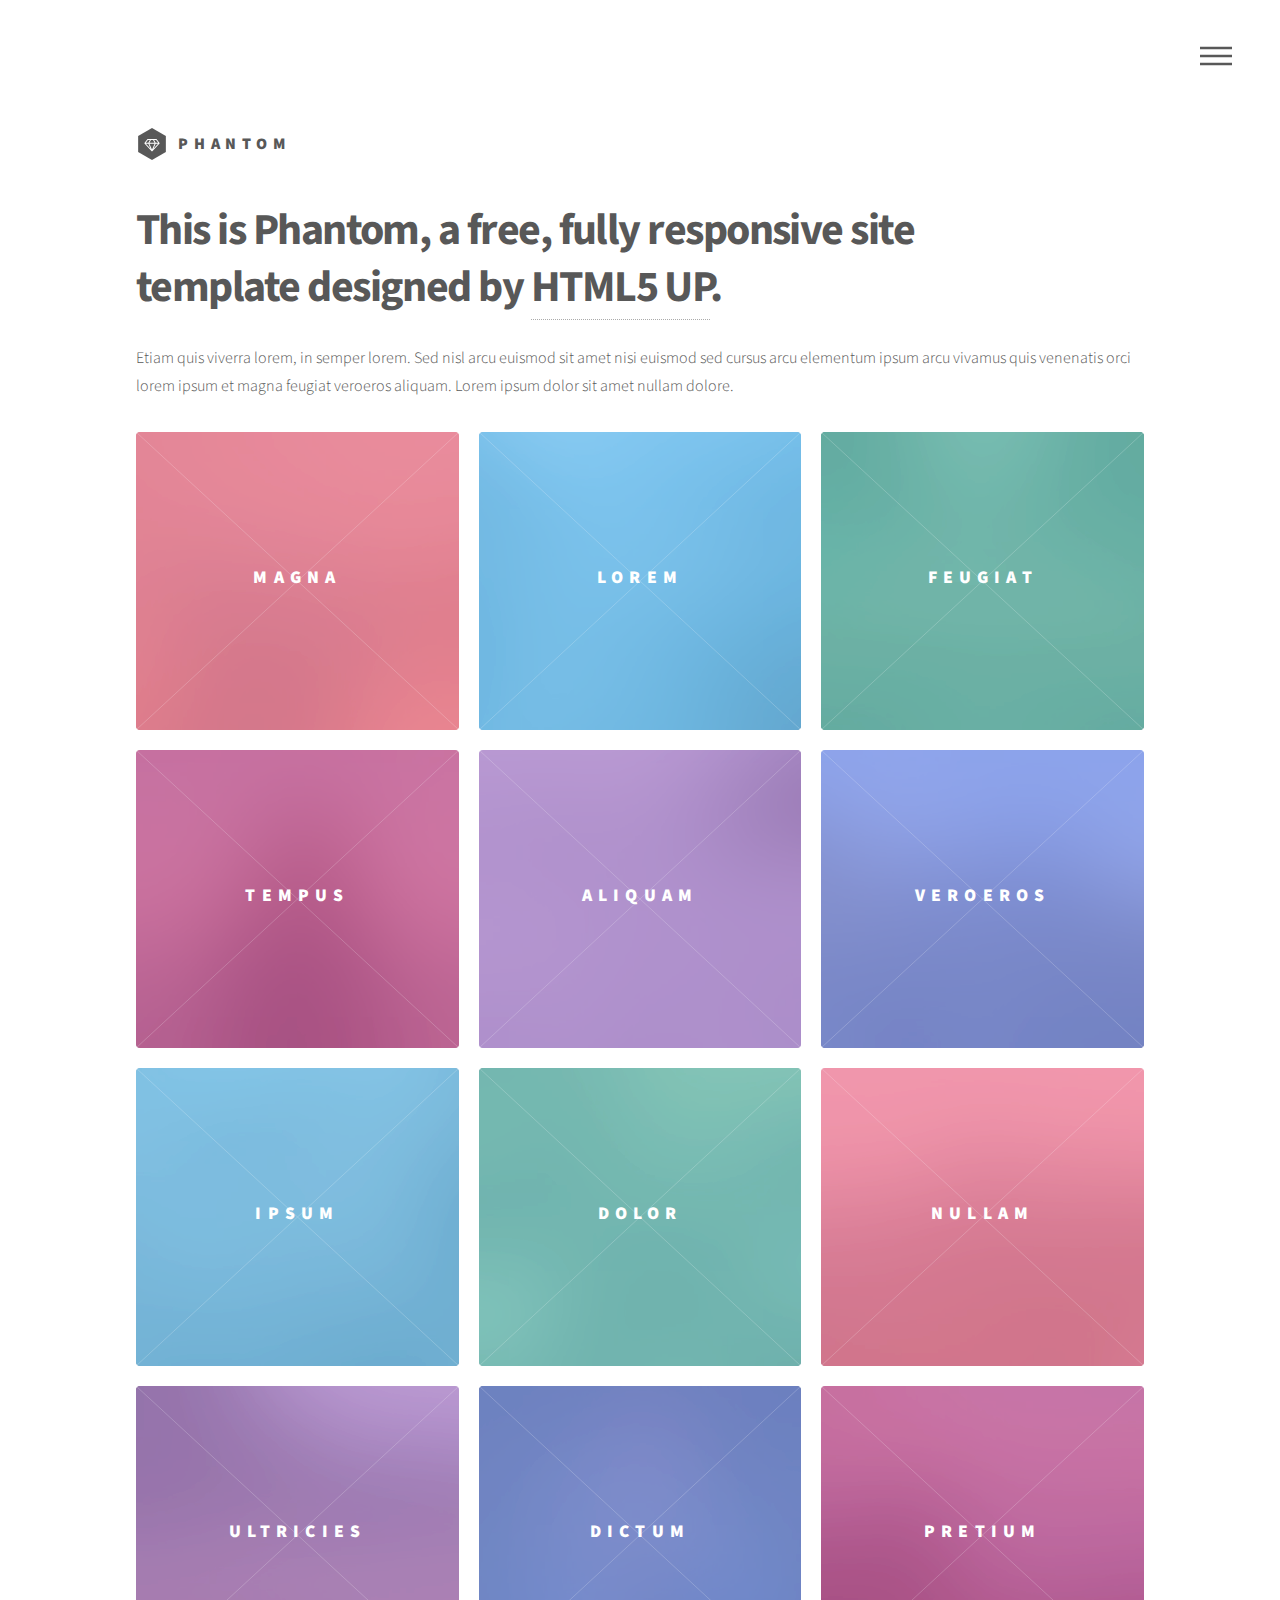
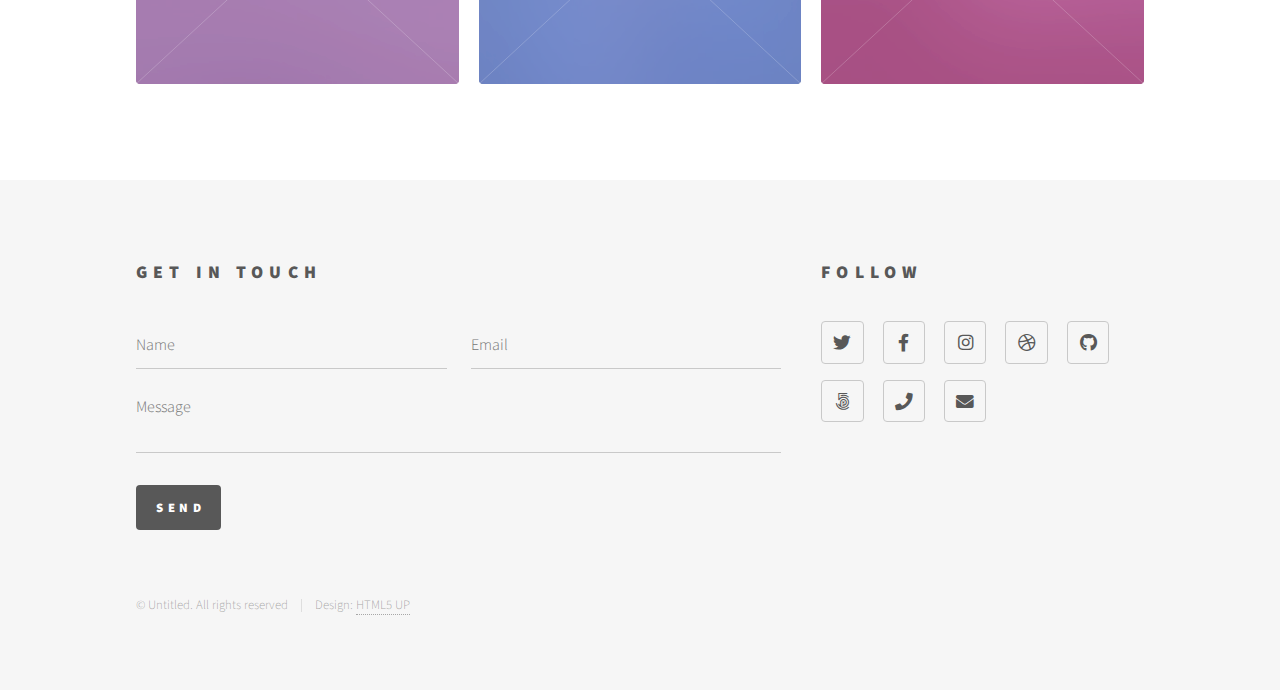
==== index.html @ 29d8a0f3 "first commit" ====
<!DOCTYPE HTML>
<!--
	Phantom by HTML5 UP
	html5up.net | @ajlkn
	Free for personal and commercial use under the CCA 3.0 license (html5up.net/license)
-->
<html>
	<head>
		<title>Phantom by HTML5 UP</title>
		<meta charset="utf-8" />
		<meta name="viewport" content="width=device-width, initial-scale=1, user-scalable=no" />
		<link rel="stylesheet" href="assets/css/main.css" />
		<noscript><link rel="stylesheet" href="assets/css/noscript.css" /></noscript>
	</head>
	<body class="is-preload">
		<!-- Wrapper -->
			<div id="wrapper">

				<!-- Header -->
					<header id="header">
						<div class="inner">

							<!-- Logo -->
								<a href="index.html" class="logo">
									<span class="symbol"><img src="images/logo.svg" alt="" /></span><span class="title">Phantom</span>
								</a>

							<!-- Nav -->
								<nav>
									<ul>
										<li><a href="#menu">Menu</a></li>
									</ul>
								</nav>

						</div>
					</header>

				<!-- Menu -->
					<nav id="menu">
						<h2>Menu</h2>
						<ul>
							<li><a href="index.html">Home</a></li>
							<li><a href="generic.html">Ipsum veroeros</a></li>
							<li><a href="generic.html">Tempus etiam</a></li>
							<li><a href="generic.html">Consequat dolor</a></li>
							<li><a href="elements.html">Elements</a></li>
						</ul>
					</nav>

				<!-- Main -->
					<div id="main">
						<div class="inner">
							<header>
								<h1>This is Phantom, a free, fully responsive site<br />
								template designed by <a href="http://html5up.net">HTML5 UP</a>.</h1>
								<p>Etiam quis viverra lorem, in semper lorem. Sed nisl arcu euismod sit amet nisi euismod sed cursus arcu elementum ipsum arcu vivamus quis venenatis orci lorem ipsum et magna feugiat veroeros aliquam. Lorem ipsum dolor sit amet nullam dolore.</p>
							</header>
							<section class="tiles">
								<article class="style1">
									<span class="image">
										<img src="images/pic01.jpg" alt="" />
									</span>
									<a href="generic.html">
										<h2>Magna</h2>
										<div class="content">
											<p>Sed nisl arcu euismod sit amet nisi lorem etiam dolor veroeros et feugiat.</p>
										</div>
									</a>
								</article>
								<article class="style2">
									<span class="image">
										<img src="images/pic02.jpg" alt="" />
									</span>
									<a href="generic.html">
										<h2>Lorem</h2>
										<div class="content">
											<p>Sed nisl arcu euismod sit amet nisi lorem etiam dolor veroeros et feugiat.</p>
										</div>
									</a>
								</article>
								<article class="style3">
									<span class="image">
										<img src="images/pic03.jpg" alt="" />
									</span>
									<a href="generic.html">
										<h2>Feugiat</h2>
										<div class="content">
											<p>Sed nisl arcu euismod sit amet nisi lorem etiam dolor veroeros et feugiat.</p>
										</div>
									</a>
								</article>
								<article class="style4">
									<span class="image">
										<img src="images/pic04.jpg" alt="" />
									</span>
									<a href="generic.html">
										<h2>Tempus</h2>
										<div class="content">
											<p>Sed nisl arcu euismod sit amet nisi lorem etiam dolor veroeros et feugiat.</p>
										</div>
									</a>
								</article>
								<article class="style5">
									<span class="image">
										<img src="images/pic05.jpg" alt="" />
									</span>
									<a href="generic.html">
										<h2>Aliquam</h2>
										<div class="content">
											<p>Sed nisl arcu euismod sit amet nisi lorem etiam dolor veroeros et feugiat.</p>
										</div>
									</a>
								</article>
								<article class="style6">
									<span class="image">
										<img src="images/pic06.jpg" alt="" />
									</span>
									<a href="generic.html">
										<h2>Veroeros</h2>
										<div class="content">
											<p>Sed nisl arcu euismod sit amet nisi lorem etiam dolor veroeros et feugiat.</p>
										</div>
									</a>
								</article>
								<article class="style2">
									<span class="image">
										<img src="images/pic07.jpg" alt="" />
									</span>
									<a href="generic.html">
										<h2>Ipsum</h2>
										<div class="content">
											<p>Sed nisl arcu euismod sit amet nisi lorem etiam dolor veroeros et feugiat.</p>
										</div>
									</a>
								</article>
								<article class="style3">
									<span class="image">
										<img src="images/pic08.jpg" alt="" />
									</span>
									<a href="generic.html">
										<h2>Dolor</h2>
										<div class="content">
											<p>Sed nisl arcu euismod sit amet nisi lorem etiam dolor veroeros et feugiat.</p>
										</div>
									</a>
								</article>
								<article class="style1">
									<span class="image">
										<img src="images/pic09.jpg" alt="" />
									</span>
									<a href="generic.html">
										<h2>Nullam</h2>
										<div class="content">
											<p>Sed nisl arcu euismod sit amet nisi lorem etiam dolor veroeros et feugiat.</p>
										</div>
									</a>
								</article>
								<article class="style5">
									<span class="image">
										<img src="images/pic10.jpg" alt="" />
									</span>
									<a href="generic.html">
										<h2>Ultricies</h2>
										<div class="content">
											<p>Sed nisl arcu euismod sit amet nisi lorem etiam dolor veroeros et feugiat.</p>
										</div>
									</a>
								</article>
								<article class="style6">
									<span class="image">
										<img src="images/pic11.jpg" alt="" />
									</span>
									<a href="generic.html">
										<h2>Dictum</h2>
										<div class="content">
											<p>Sed nisl arcu euismod sit amet nisi lorem etiam dolor veroeros et feugiat.</p>
										</div>
									</a>
								</article>
								<article class="style4">
									<span class="image">
										<img src="images/pic12.jpg" alt="" />
									</span>
									<a href="generic.html">
										<h2>Pretium</h2>
										<div class="content">
											<p>Sed nisl arcu euismod sit amet nisi lorem etiam dolor veroeros et feugiat.</p>
										</div>
									</a>
								</article>
							</section>
						</div>
					</div>

				<!-- Footer -->
					<footer id="footer">
						<div class="inner">
							<section>
								<h2>Get in touch</h2>
								<form method="post" action="#">
									<div class="fields">
										<div class="field half">
											<input type="text" name="name" id="name" placeholder="Name" />
										</div>
										<div class="field half">
											<input type="email" name="email" id="email" placeholder="Email" />
										</div>
										<div class="field">
											<textarea name="message" id="message" placeholder="Message"></textarea>
										</div>
									</div>
									<ul class="actions">
										<li><input type="submit" value="Send" class="primary" /></li>
									</ul>
								</form>
							</section>
							<section>
								<h2>Follow</h2>
								<ul class="icons">
									<li><a href="#" class="icon brands style2 fa-twitter"><span class="label">Twitter</span></a></li>
									<li><a href="#" class="icon brands style2 fa-facebook-f"><span class="label">Facebook</span></a></li>
									<li><a href="#" class="icon brands style2 fa-instagram"><span class="label">Instagram</span></a></li>
									<li><a href="#" class="icon brands style2 fa-dribbble"><span class="label">Dribbble</span></a></li>
									<li><a href="#" class="icon brands style2 fa-github"><span class="label">GitHub</span></a></li>
									<li><a href="#" class="icon brands style2 fa-500px"><span class="label">500px</span></a></li>
									<li><a href="#" class="icon solid style2 fa-phone"><span class="label">Phone</span></a></li>
									<li><a href="#" class="icon solid style2 fa-envelope"><span class="label">Email</span></a></li>
								</ul>
							</section>
							<ul class="copyright">
								<li>&copy; Untitled. All rights reserved</li><li>Design: <a href="http://html5up.net">HTML5 UP</a></li>
							</ul>
						</div>
					</footer>

			</div>

		<!-- Scripts -->
			<script src="assets/js/jquery.min.js"></script>
			<script src="assets/js/browser.min.js"></script>
			<script src="assets/js/breakpoints.min.js"></script>
			<script src="assets/js/util.js"></script>
			<script src="assets/js/main.js"></script>

	</body>
</html>
---- assets/css/main.css ----
@import url(fontawesome-all.min.css);
@import url("https://fonts.googleapis.com/css?family=Source+Sans+Pro:300,700,900");

/*
	Phantom by HTML5 UP
	html5up.net | @ajlkn
	Free for personal and commercial use under the CCA 3.0 license (html5up.net/license)
*/

html, body, div, span, applet, object,
iframe, h1, h2, h3, h4, h5, h6, p, blockquote,
pre, a, abbr, acronym, address, big, cite,
code, del, dfn, em, img, ins, kbd, q, s, samp,
small, strike, strong, sub, sup, tt, var, b,
u, i, center, dl, dt, dd, ol, ul, li, fieldset,
form, label, legend, table, caption, tbody,
tfoot, thead, tr, th, td, article, aside,
canvas, details, embed, figure, figcaption,
footer, header, hgroup, menu, nav, output, ruby,
section, summary, time, mark, audio, video {
	margin: 0;
	padding: 0;
	border: 0;
	font-size: 100%;
	font: inherit;
	vertical-align: baseline;}

article, aside, details, figcaption, figure,
footer, header, hgroup, menu, nav, section {
	display: block;}

body {
	line-height: 1;
}

ol, ul {
	list-style: none;
}

blockquote, q {
	quotes: none;
}

	blockquote:before, blockquote:after, q:before, q:after {
		content: '';
		content: none;
	}

table {
	border-collapse: collapse;
	border-spacing: 0;
}

body {
	-webkit-text-size-adjust: none;
}

mark {
	background-color: transparent;
	color: inherit;
}

input::-moz-focus-inner {
	border: 0;
	padding: 0;
}

input, select, textarea {
	-moz-appearance: none;
	-webkit-appearance: none;
	-ms-appearance: none;
	appearance: none;
}

/* Basic */

	@-ms-viewport {
		width: device-width;
	}

	body {
		-ms-overflow-style: scrollbar;
	}

	@media screen and (max-width: 480px) {

		html, body {
			min-width: 320px;
		}

	}

	html {
		box-sizing: border-box;
	}

	*, *:before, *:after {
		box-sizing: inherit;
	}

	body {
		background: #ffffff;
	}

		body.is-preload *, body.is-preload *:before, body.is-preload *:after {
			-moz-animation: none !important;
			-webkit-animation: none !important;
			-ms-animation: none !important;
			animation: none !important;
			-moz-transition: none !important;
			-webkit-transition: none !important;
			-ms-transition: none !important;
			transition: none !important;
		}

/* Type */

	body, input, select, textarea {
		color: #585858;
		font-family: "Source Sans Pro", Helvetica, sans-serif;
		font-size: 16pt;
		font-weight: 300;
		line-height: 1.75;
	}

		@media screen and (max-width: 1680px) {

			body, input, select, textarea {
				font-size: 14pt;
			}

		}

		@media screen and (max-width: 1280px) {

			body, input, select, textarea {
				font-size: 12pt;
			}

		}

	a {
		-moz-transition: border-bottom-color 0.2s ease, color 0.2s ease;
		-webkit-transition: border-bottom-color 0.2s ease, color 0.2s ease;
		-ms-transition: border-bottom-color 0.2s ease, color 0.2s ease;
		transition: border-bottom-color 0.2s ease, color 0.2s ease;
		text-decoration: none;
		color: #585858;
		border-bottom: dotted 1px rgba(88, 88, 88, 0.5);
	}

		a:hover {
			border-bottom-color: transparent;
			color: #f2849e !important;
		}

	strong, b {
		font-weight: 900;
	}

	em, i {
		font-style: italic;
	}

	p {
		margin: 0 0 2em 0;
	}

	h1 {
		font-size: 2.75em;
		font-weight: 700;
		line-height: 1.3;
		margin: 0 0 1em 0;
		letter-spacing: -0.035em;
	}

		h1 a {
			color: inherit;
		}

		@media screen and (max-width: 736px) {

			h1 {
				font-size: 2em;
				margin: 0 0 1em 0;
			}

		}

		@media screen and (max-width: 360px) {

			h1 {
				font-size: 1.75em;
			}

		}

	h2, h3, h4, h5, h6 {
		font-weight: 900;
		line-height: 1.5;
		margin: 0 0 2em 0;
		text-transform: uppercase;
		letter-spacing: 0.35em;
	}

		h2 a, h3 a, h4 a, h5 a, h6 a {
			color: inherit;
		}

	h2 {
		font-size: 1.1em;
	}

	h3 {
		font-size: 1em;
	}

	h4 {
		font-size: 0.8em;
	}

	h5 {
		font-size: 0.8em;
	}

	h6 {
		font-size: 0.8em;
	}

	@media screen and (max-width: 980px) {

		h1 br, h2 br, h3 br, h4 br, h5 br, h6 br {
			display: none;
		}

	}

	@media screen and (max-width: 736px) {

		h2 {
			font-size: 1em;
		}

		h3 {
			font-size: 0.8em;
		}

	}

	sub {
		font-size: 0.8em;
		position: relative;
		top: 0.5em;
	}

	sup {
		font-size: 0.8em;
		position: relative;
		top: -0.5em;
	}

	blockquote {
		border-left: solid 4px #c9c9c9;
		font-style: italic;
		margin: 0 0 2em 0;
		padding: 0.5em 0 0.5em 2em;
	}

	code {
		background: rgba(144, 144, 144, 0.075);
		border-radius: 4px;
		border: solid 1px #c9c9c9;
		font-family: "Courier New", monospace;
		font-size: 0.9em;
		margin: 0 0.25em;
		padding: 0.25em 0.65em;
	}

	pre {
		-webkit-overflow-scrolling: touch;
		font-family: "Courier New", monospace;
		font-size: 0.9em;
		margin: 0 0 2em 0;
	}

		pre code {
			display: block;
			line-height: 1.75;
			padding: 1em 1.5em;
			overflow-x: auto;
		}

	hr {
		border: 0;
		border-bottom: solid 1px #c9c9c9;
		margin: 2em 0;
	}

		hr.major {
			margin: 3em 0;
		}

	.align-left {
		text-align: left;
	}

	.align-center {
		text-align: center;
	}

	.align-right {
		text-align: right;
	}

/* Row */

	.row {
		display: flex;
		flex-wrap: wrap;
		box-sizing: border-box;
		align-items: stretch;
	}

		.row > * {
			box-sizing: border-box;
		}

		.row.gtr-uniform > * > :last-child {
			margin-bottom: 0;
		}

		.row.aln-left {
			justify-content: flex-start;
		}

		.row.aln-center {
			justify-content: center;
		}

		.row.aln-right {
			justify-content: flex-end;
		}

		.row.aln-top {
			align-items: flex-start;
		}

		.row.aln-middle {
			align-items: center;
		}

		.row.aln-bottom {
			align-items: flex-end;
		}

		.row > .imp {
			order: -1;
		}

		.row > .col-1 {
			width: 8.33333%;
		}

		.row > .off-1 {
			margin-left: 8.33333%;
		}

		.row > .col-2 {
			width: 16.66667%;
		}

		.row > .off-2 {
			margin-left: 16.66667%;
		}

		.row > .col-3 {
			width: 25%;
		}

		.row > .off-3 {
			margin-left: 25%;
		}

		.row > .col-4 {
			width: 33.33333%;
		}

		.row > .off-4 {
			margin-left: 33.33333%;
		}

		.row > .col-5 {
			width: 41.66667%;
		}

		.row > .off-5 {
			margin-left: 41.66667%;
		}

		.row > .col-6 {
			width: 50%;
		}

		.row > .off-6 {
			margin-left: 50%;
		}

		.row > .col-7 {
			width: 58.33333%;
		}

		.row > .off-7 {
			margin-left: 58.33333%;
		}

		.row > .col-8 {
			width: 66.66667%;
		}

		.row > .off-8 {
			margin-left: 66.66667%;
		}

		.row > .col-9 {
			width: 75%;
		}

		.row > .off-9 {
			margin-left: 75%;
		}

		.row > .col-10 {
			width: 83.33333%;
		}

		.row > .off-10 {
			margin-left: 83.33333%;
		}

		.row > .col-11 {
			width: 91.66667%;
		}

		.row > .off-11 {
			margin-left: 91.66667%;
		}

		.row > .col-12 {
			width: 100%;
		}

		.row > .off-12 {
			margin-left: 100%;
		}

		.row.gtr-0 {
			margin-top: 0;
			margin-left: 0em;
		}

			.row.gtr-0 > * {
				padding: 0 0 0 0em;
			}

			.row.gtr-0.gtr-uniform {
				margin-top: 0em;
			}

				.row.gtr-0.gtr-uniform > * {
					padding-top: 0em;
				}

		.row.gtr-25 {
			margin-top: 0;
			margin-left: -0.5em;
		}

			.row.gtr-25 > * {
				padding: 0 0 0 0.5em;
			}

			.row.gtr-25.gtr-uniform {
				margin-top: -0.5em;
			}

				.row.gtr-25.gtr-uniform > * {
					padding-top: 0.5em;
				}

		.row.gtr-50 {
			margin-top: 0;
			margin-left: -1em;
		}

			.row.gtr-50 > * {
				padding: 0 0 0 1em;
			}

			.row.gtr-50.gtr-uniform {
				margin-top: -1em;
			}

				.row.gtr-50.gtr-uniform > * {
					padding-top: 1em;
				}

		.row {
			margin-top: 0;
			margin-left: -2em;
		}

			.row > * {
				padding: 0 0 0 2em;
			}

			.row.gtr-uniform {
				margin-top: -2em;
			}

				.row.gtr-uniform > * {
					padding-top: 2em;
				}

		.row.gtr-150 {
			margin-top: 0;
			margin-left: -3em;
		}

			.row.gtr-150 > * {
				padding: 0 0 0 3em;
			}

			.row.gtr-150.gtr-uniform {
				margin-top: -3em;
			}

				.row.gtr-150.gtr-uniform > * {
					padding-top: 3em;
				}

		.row.gtr-200 {
			margin-top: 0;
			margin-left: -4em;
		}

			.row.gtr-200 > * {
				padding: 0 0 0 4em;
			}

			.row.gtr-200.gtr-uniform {
				margin-top: -4em;
			}

				.row.gtr-200.gtr-uniform > * {
					padding-top: 4em;
				}

		@media screen and (max-width: 1680px) {

			.row {
				display: flex;
				flex-wrap: wrap;
				box-sizing: border-box;
				align-items: stretch;
			}

				.row > * {
					box-sizing: border-box;
				}

				.row.gtr-uniform > * > :last-child {
					margin-bottom: 0;
				}

				.row.aln-left {
					justify-content: flex-start;
				}

				.row.aln-center {
					justify-content: center;
				}

				.row.aln-right {
					justify-content: flex-end;
				}

				.row.aln-top {
					align-items: flex-start;
				}

				.row.aln-middle {
					align-items: center;
				}

				.row.aln-bottom {
					align-items: flex-end;
				}

				.row > .imp-xlarge {
					order: -1;
				}

				.row > .col-1-xlarge {
					width: 8.33333%;
				}

				.row > .off-1-xlarge {
					margin-left: 8.33333%;
				}

				.row > .col-2-xlarge {
					width: 16.66667%;
				}

				.row > .off-2-xlarge {
					margin-left: 16.66667%;
				}

				.row > .col-3-xlarge {
					width: 25%;
				}

				.row > .off-3-xlarge {
					margin-left: 25%;
				}

				.row > .col-4-xlarge {
					width: 33.33333%;
				}

				.row > .off-4-xlarge {
					margin-left: 33.33333%;
				}

				.row > .col-5-xlarge {
					width: 41.66667%;
				}

				.row > .off-5-xlarge {
					margin-left: 41.66667%;
				}

				.row > .col-6-xlarge {
					width: 50%;
				}

				.row > .off-6-xlarge {
					margin-left: 50%;
				}

				.row > .col-7-xlarge {
					width: 58.33333%;
				}

				.row > .off-7-xlarge {
					margin-left: 58.33333%;
				}

				.row > .col-8-xlarge {
					width: 66.66667%;
				}

				.row > .off-8-xlarge {
					margin-left: 66.66667%;
				}

				.row > .col-9-xlarge {
					width: 75%;
				}

				.row > .off-9-xlarge {
					margin-left: 75%;
				}

				.row > .col-10-xlarge {
					width: 83.33333%;
				}

				.row > .off-10-xlarge {
					margin-left: 83.33333%;
				}

				.row > .col-11-xlarge {
					width: 91.66667%;
				}

				.row > .off-11-xlarge {
					margin-left: 91.66667%;
				}

				.row > .col-12-xlarge {
					width: 100%;
				}

				.row > .off-12-xlarge {
					margin-left: 100%;
				}

				.row.gtr-0 {
					margin-top: 0;
					margin-left: 0em;
				}

					.row.gtr-0 > * {
						padding: 0 0 0 0em;
					}

					.row.gtr-0.gtr-uniform {
						margin-top: 0em;
					}

						.row.gtr-0.gtr-uniform > * {
							padding-top: 0em;
						}

				.row.gtr-25 {
					margin-top: 0;
					margin-left: -0.5em;
				}

					.row.gtr-25 > * {
						padding: 0 0 0 0.5em;
					}

					.row.gtr-25.gtr-uniform {
						margin-top: -0.5em;
					}

						.row.gtr-25.gtr-uniform > * {
							padding-top: 0.5em;
						}

				.row.gtr-50 {
					margin-top: 0;
					margin-left: -1em;
				}

					.row.gtr-50 > * {
						padding: 0 0 0 1em;
					}

					.row.gtr-50.gtr-uniform {
						margin-top: -1em;
					}

						.row.gtr-50.gtr-uniform > * {
							padding-top: 1em;
						}

				.row {
					margin-top: 0;
					margin-left: -2em;
				}

					.row > * {
						padding: 0 0 0 2em;
					}

					.row.gtr-uniform {
						margin-top: -2em;
					}

						.row.gtr-uniform > * {
							padding-top: 2em;
						}

				.row.gtr-150 {
					margin-top: 0;
					margin-left: -3em;
				}

					.row.gtr-150 > * {
						padding: 0 0 0 3em;
					}

					.row.gtr-150.gtr-uniform {
						margin-top: -3em;
					}

						.row.gtr-150.gtr-uniform > * {
							padding-top: 3em;
						}

				.row.gtr-200 {
					margin-top: 0;
					margin-left: -4em;
				}

					.row.gtr-200 > * {
						padding: 0 0 0 4em;
					}

					.row.gtr-200.gtr-uniform {
						margin-top: -4em;
					}

						.row.gtr-200.gtr-uniform > * {
							padding-top: 4em;
						}

		}

		@media screen and (max-width: 1280px) {

			.row {
				display: flex;
				flex-wrap: wrap;
				box-sizing: border-box;
				align-items: stretch;
			}

				.row > * {
					box-sizing: border-box;
				}

				.row.gtr-uniform > * > :last-child {
					margin-bottom: 0;
				}

				.row.aln-left {
					justify-content: flex-start;
				}

				.row.aln-center {
					justify-content: center;
				}

				.row.aln-right {
					justify-content: flex-end;
				}

				.row.aln-top {
					align-items: flex-start;
				}

				.row.aln-middle {
					align-items: center;
				}

				.row.aln-bottom {
					align-items: flex-end;
				}

				.row > .imp-large {
					order: -1;
				}

				.row > .col-1-large {
					width: 8.33333%;
				}

				.row > .off-1-large {
					margin-left: 8.33333%;
				}

				.row > .col-2-large {
					width: 16.66667%;
				}

				.row > .off-2-large {
					margin-left: 16.66667%;
				}

				.row > .col-3-large {
					width: 25%;
				}

				.row > .off-3-large {
					margin-left: 25%;
				}

				.row > .col-4-large {
					width: 33.33333%;
				}

				.row > .off-4-large {
					margin-left: 33.33333%;
				}

				.row > .col-5-large {
					width: 41.66667%;
				}

				.row > .off-5-large {
					margin-left: 41.66667%;
				}

				.row > .col-6-large {
					width: 50%;
				}

				.row > .off-6-large {
					margin-left: 50%;
				}

				.row > .col-7-large {
					width: 58.33333%;
				}

				.row > .off-7-large {
					margin-left: 58.33333%;
				}

				.row > .col-8-large {
					width: 66.66667%;
				}

				.row > .off-8-large {
					margin-left: 66.66667%;
				}

				.row > .col-9-large {
					width: 75%;
				}

				.row > .off-9-large {
					margin-left: 75%;
				}

				.row > .col-10-large {
					width: 83.33333%;
				}

				.row > .off-10-large {
					margin-left: 83.33333%;
				}

				.row > .col-11-large {
					width: 91.66667%;
				}

				.row > .off-11-large {
					margin-left: 91.66667%;
				}

				.row > .col-12-large {
					width: 100%;
				}

				.row > .off-12-large {
					margin-left: 100%;
				}

				.row.gtr-0 {
					margin-top: 0;
					margin-left: 0em;
				}

					.row.gtr-0 > * {
						padding: 0 0 0 0em;
					}

					.row.gtr-0.gtr-uniform {
						margin-top: 0em;
					}

						.row.gtr-0.gtr-uniform > * {
							padding-top: 0em;
						}

				.row.gtr-25 {
					margin-top: 0;
					margin-left: -0.5em;
				}

					.row.gtr-25 > * {
						padding: 0 0 0 0.5em;
					}

					.row.gtr-25.gtr-uniform {
						margin-top: -0.5em;
					}

						.row.gtr-25.gtr-uniform > * {
							padding-top: 0.5em;
						}

				.row.gtr-50 {
					margin-top: 0;
					margin-left: -1em;
				}

					.row.gtr-50 > * {
						padding: 0 0 0 1em;
					}

					.row.gtr-50.gtr-uniform {
						margin-top: -1em;
					}

						.row.gtr-50.gtr-uniform > * {
							padding-top: 1em;
						}

				.row {
					margin-top: 0;
					margin-left: -2em;
				}

					.row > * {
						padding: 0 0 0 2em;
					}

					.row.gtr-uniform {
						margin-top: -2em;
					}

						.row.gtr-uniform > * {
							padding-top: 2em;
						}

				.row.gtr-150 {
					margin-top: 0;
					margin-left: -3em;
				}

					.row.gtr-150 > * {
						padding: 0 0 0 3em;
					}

					.row.gtr-150.gtr-uniform {
						margin-top: -3em;
					}

						.row.gtr-150.gtr-uniform > * {
							padding-top: 3em;
						}

				.row.gtr-200 {
					margin-top: 0;
					margin-left: -4em;
				}

					.row.gtr-200 > * {
						padding: 0 0 0 4em;
					}

					.row.gtr-200.gtr-uniform {
						margin-top: -4em;
					}

						.row.gtr-200.gtr-uniform > * {
							padding-top: 4em;
						}

		}

		@media screen and (max-width: 980px) {

			.row {
				display: flex;
				flex-wrap: wrap;
				box-sizing: border-box;
				align-items: stretch;
			}

				.row > * {
					box-sizing: border-box;
				}

				.row.gtr-uniform > * > :last-child {
					margin-bottom: 0;
				}

				.row.aln-left {
					justify-content: flex-start;
				}

				.row.aln-center {
					justify-content: center;
				}

				.row.aln-right {
					justify-content: flex-end;
				}

				.row.aln-top {
					align-items: flex-start;
				}

				.row.aln-middle {
					align-items: center;
				}

				.row.aln-bottom {
					align-items: flex-end;
				}

				.row > .imp-medium {
					order: -1;
				}

				.row > .col-1-medium {
					width: 8.33333%;
				}

				.row > .off-1-medium {
					margin-left: 8.33333%;
				}

				.row > .col-2-medium {
					width: 16.66667%;
				}

				.row > .off-2-medium {
					margin-left: 16.66667%;
				}

				.row > .col-3-medium {
					width: 25%;
				}

				.row > .off-3-medium {
					margin-left: 25%;
				}

				.row > .col-4-medium {
					width: 33.33333%;
				}

				.row > .off-4-medium {
					margin-left: 33.33333%;
				}

				.row > .col-5-medium {
					width: 41.66667%;
				}

				.row > .off-5-medium {
					margin-left: 41.66667%;
				}

				.row > .col-6-medium {
					width: 50%;
				}

				.row > .off-6-medium {
					margin-left: 50%;
				}

				.row > .col-7-medium {
					width: 58.33333%;
				}

				.row > .off-7-medium {
					margin-left: 58.33333%;
				}

				.row > .col-8-medium {
					width: 66.66667%;
				}

				.row > .off-8-medium {
					margin-left: 66.66667%;
				}

				.row > .col-9-medium {
					width: 75%;
				}

				.row > .off-9-medium {
					margin-left: 75%;
				}

				.row > .col-10-medium {
					width: 83.33333%;
				}

				.row > .off-10-medium {
					margin-left: 83.33333%;
				}

				.row > .col-11-medium {
					width: 91.66667%;
				}

				.row > .off-11-medium {
					margin-left: 91.66667%;
				}

				.row > .col-12-medium {
					width: 100%;
				}

				.row > .off-12-medium {
					margin-left: 100%;
				}

				.row.gtr-0 {
					margin-top: 0;
					margin-left: 0em;
				}

					.row.gtr-0 > * {
						padding: 0 0 0 0em;
					}

					.row.gtr-0.gtr-uniform {
						margin-top: 0em;
					}

						.row.gtr-0.gtr-uniform > * {
							padding-top: 0em;
						}

				.row.gtr-25 {
					margin-top: 0;
					margin-left: -0.375em;
				}

					.row.gtr-25 > * {
						padding: 0 0 0 0.375em;
					}

					.row.gtr-25.gtr-uniform {
						margin-top: -0.375em;
					}

						.row.gtr-25.gtr-uniform > * {
							padding-top: 0.375em;
						}

				.row.gtr-50 {
					margin-top: 0;
					margin-left: -0.75em;
				}

					.row.gtr-50 > * {
						padding: 0 0 0 0.75em;
					}

					.row.gtr-50.gtr-uniform {
						margin-top: -0.75em;
					}

						.row.gtr-50.gtr-uniform > * {
							padding-top: 0.75em;
						}

				.row {
					margin-top: 0;
					margin-left: -1.5em;
				}

					.row > * {
						padding: 0 0 0 1.5em;
					}

					.row.gtr-uniform {
						margin-top: -1.5em;
					}

						.row.gtr-uniform > * {
							padding-top: 1.5em;
						}

				.row.gtr-150 {
					margin-top: 0;
					margin-left: -2.25em;
				}

					.row.gtr-150 > * {
						padding: 0 0 0 2.25em;
					}

					.row.gtr-150.gtr-uniform {
						margin-top: -2.25em;
					}

						.row.gtr-150.gtr-uniform > * {
							padding-top: 2.25em;
						}

				.row.gtr-200 {
					margin-top: 0;
					margin-left: -3em;
				}

					.row.gtr-200 > * {
						padding: 0 0 0 3em;
					}

					.row.gtr-200.gtr-uniform {
						margin-top: -3em;
					}

						.row.gtr-200.gtr-uniform > * {
							padding-top: 3em;
						}

		}

		@media screen and (max-width: 736px) {

			.row {
				display: flex;
				flex-wrap: wrap;
				box-sizing: border-box;
				align-items: stretch;
			}

				.row > * {
					box-sizing: border-box;
				}

				.row.gtr-uniform > * > :last-child {
					margin-bottom: 0;
				}

				.row.aln-left {
					justify-content: flex-start;
				}

				.row.aln-center {
					justify-content: center;
				}

				.row.aln-right {
					justify-content: flex-end;
				}

				.row.aln-top {
					align-items: flex-start;
				}

				.row.aln-middle {
					align-items: center;
				}

				.row.aln-bottom {
					align-items: flex-end;
				}

				.row > .imp-small {
					order: -1;
				}

				.row > .col-1-small {
					width: 8.33333%;
				}

				.row > .off-1-small {
					margin-left: 8.33333%;
				}

				.row > .col-2-small {
					width: 16.66667%;
				}

				.row > .off-2-small {
					margin-left: 16.66667%;
				}

				.row > .col-3-small {
					width: 25%;
				}

				.row > .off-3-small {
					margin-left: 25%;
				}

				.row > .col-4-small {
					width: 33.33333%;
				}

				.row > .off-4-small {
					margin-left: 33.33333%;
				}

				.row > .col-5-small {
					width: 41.66667%;
				}

				.row > .off-5-small {
					margin-left: 41.66667%;
				}

				.row > .col-6-small {
					width: 50%;
				}

				.row > .off-6-small {
					margin-left: 50%;
				}

				.row > .col-7-small {
					width: 58.33333%;
				}

				.row > .off-7-small {
					margin-left: 58.33333%;
				}

				.row > .col-8-small {
					width: 66.66667%;
				}

				.row > .off-8-small {
					margin-left: 66.66667%;
				}

				.row > .col-9-small {
					width: 75%;
				}

				.row > .off-9-small {
					margin-left: 75%;
				}

				.row > .col-10-small {
					width: 83.33333%;
				}

				.row > .off-10-small {
					margin-left: 83.33333%;
				}

				.row > .col-11-small {
					width: 91.66667%;
				}

				.row > .off-11-small {
					margin-left: 91.66667%;
				}

				.row > .col-12-small {
					width: 100%;
				}

				.row > .off-12-small {
					margin-left: 100%;
				}

				.row.gtr-0 {
					margin-top: 0;
					margin-left: 0em;
				}

					.row.gtr-0 > * {
						padding: 0 0 0 0em;
					}

					.row.gtr-0.gtr-uniform {
						margin-top: 0em;
					}

						.row.gtr-0.gtr-uniform > * {
							padding-top: 0em;
						}

				.row.gtr-25 {
					margin-top: 0;
					margin-left: -0.25em;
				}

					.row.gtr-25 > * {
						padding: 0 0 0 0.25em;
					}

					.row.gtr-25.gtr-uniform {
						margin-top: -0.25em;
					}

						.row.gtr-25.gtr-uniform > * {
							padding-top: 0.25em;
						}

				.row.gtr-50 {
					margin-top: 0;
					margin-left: -0.5em;
				}

					.row.gtr-50 > * {
						padding: 0 0 0 0.5em;
					}

					.row.gtr-50.gtr-uniform {
						margin-top: -0.5em;
					}

						.row.gtr-50.gtr-uniform > * {
							padding-top: 0.5em;
						}

				.row {
					margin-top: 0;
					margin-left: -1em;
				}

					.row > * {
						padding: 0 0 0 1em;
					}

					.row.gtr-uniform {
						margin-top: -1em;
					}

						.row.gtr-uniform > * {
							padding-top: 1em;
						}

				.row.gtr-150 {
					margin-top: 0;
					margin-left: -1.5em;
				}

					.row.gtr-150 > * {
						padding: 0 0 0 1.5em;
					}

					.row.gtr-150.gtr-uniform {
						margin-top: -1.5em;
					}

						.row.gtr-150.gtr-uniform > * {
							padding-top: 1.5em;
						}

				.row.gtr-200 {
					margin-top: 0;
					margin-left: -2em;
				}

					.row.gtr-200 > * {
						padding: 0 0 0 2em;
					}

					.row.gtr-200.gtr-uniform {
						margin-top: -2em;
					}

						.row.gtr-200.gtr-uniform > * {
							padding-top: 2em;
						}

		}

		@media screen and (max-width: 480px) {

			.row {
				display: flex;
				flex-wrap: wrap;
				box-sizing: border-box;
				align-items: stretch;
			}

				.row > * {
					box-sizing: border-box;
				}

				.row.gtr-uniform > * > :last-child {
					margin-bottom: 0;
				}

				.row.aln-left {
					justify-content: flex-start;
				}

				.row.aln-center {
					justify-content: center;
				}

				.row.aln-right {
					justify-content: flex-end;
				}

				.row.aln-top {
					align-items: flex-start;
				}

				.row.aln-middle {
					align-items: center;
				}

				.row.aln-bottom {
					align-items: flex-end;
				}

				.row > .imp-xsmall {
					order: -1;
				}

				.row > .col-1-xsmall {
					width: 8.33333%;
				}

				.row > .off-1-xsmall {
					margin-left: 8.33333%;
				}

				.row > .col-2-xsmall {
					width: 16.66667%;
				}

				.row > .off-2-xsmall {
					margin-left: 16.66667%;
				}

				.row > .col-3-xsmall {
					width: 25%;
				}

				.row > .off-3-xsmall {
					margin-left: 25%;
				}

				.row > .col-4-xsmall {
					width: 33.33333%;
				}

				.row > .off-4-xsmall {
					margin-left: 33.33333%;
				}

				.row > .col-5-xsmall {
					width: 41.66667%;
				}

				.row > .off-5-xsmall {
					margin-left: 41.66667%;
				}

				.row > .col-6-xsmall {
					width: 50%;
				}

				.row > .off-6-xsmall {
					margin-left: 50%;
				}

				.row > .col-7-xsmall {
					width: 58.33333%;
				}

				.row > .off-7-xsmall {
					margin-left: 58.33333%;
				}

				.row > .col-8-xsmall {
					width: 66.66667%;
				}

				.row > .off-8-xsmall {
					margin-left: 66.66667%;
				}

				.row > .col-9-xsmall {
					width: 75%;
				}

				.row > .off-9-xsmall {
					margin-left: 75%;
				}

				.row > .col-10-xsmall {
					width: 83.33333%;
				}

				.row > .off-10-xsmall {
					margin-left: 83.33333%;
				}

				.row > .col-11-xsmall {
					width: 91.66667%;
				}

				.row > .off-11-xsmall {
					margin-left: 91.66667%;
				}

				.row > .col-12-xsmall {
					width: 100%;
				}

				.row > .off-12-xsmall {
					margin-left: 100%;
				}

				.row.gtr-0 {
					margin-top: 0;
					margin-left: 0em;
				}

					.row.gtr-0 > * {
						padding: 0 0 0 0em;
					}

					.row.gtr-0.gtr-uniform {
						margin-top: 0em;
					}

						.row.gtr-0.gtr-uniform > * {
							padding-top: 0em;
						}

				.row.gtr-25 {
					margin-top: 0;
					margin-left: -0.25em;
				}

					.row.gtr-25 > * {
						padding: 0 0 0 0.25em;
					}

					.row.gtr-25.gtr-uniform {
						margin-top: -0.25em;
					}

						.row.gtr-25.gtr-uniform > * {
							padding-top: 0.25em;
						}

				.row.gtr-50 {
					margin-top: 0;
					margin-left: -0.5em;
				}

					.row.gtr-50 > * {
						padding: 0 0 0 0.5em;
					}

					.row.gtr-50.gtr-uniform {
						margin-top: -0.5em;
					}

						.row.gtr-50.gtr-uniform > * {
							padding-top: 0.5em;
						}

				.row {
					margin-top: 0;
					margin-left: -1em;
				}

					.row > * {
						padding: 0 0 0 1em;
					}

					.row.gtr-uniform {
						margin-top: -1em;
					}

						.row.gtr-uniform > * {
							padding-top: 1em;
						}

				.row.gtr-150 {
					margin-top: 0;
					margin-left: -1.5em;
				}

					.row.gtr-150 > * {
						padding: 0 0 0 1.5em;
					}

					.row.gtr-150.gtr-uniform {
						margin-top: -1.5em;
					}

						.row.gtr-150.gtr-uniform > * {
							padding-top: 1.5em;
						}

				.row.gtr-200 {
					margin-top: 0;
					margin-left: -2em;
				}

					.row.gtr-200 > * {
						padding: 0 0 0 2em;
					}

					.row.gtr-200.gtr-uniform {
						margin-top: -2em;
					}

						.row.gtr-200.gtr-uniform > * {
							padding-top: 2em;
						}

		}

/* Section/Article */

	section.special, article.special {
		text-align: center;
	}

	header p {
		margin-top: -1em;
	}

	@media screen and (max-width: 736px) {

		header p {
			margin-top: 0;
		}

	}

/* Icon */

	.icon {
		text-decoration: none;
		border-bottom: none;
		position: relative;
	}

		.icon:before {
			-moz-osx-font-smoothing: grayscale;
			-webkit-font-smoothing: antialiased;
			display: inline-block;
			font-style: normal;
			font-variant: normal;
			text-rendering: auto;
			line-height: 1;
			text-transform: none !important;
			font-family: 'Font Awesome 5 Free';
			font-weight: 400;
		}

		.icon > .label {
			display: none;
		}

		.icon:before {
			line-height: inherit;
		}

		.icon.solid:before {
			font-weight: 900;
		}

		.icon.brands:before {
			font-family: 'Font Awesome 5 Brands';
		}

		.icon.style2 {
			-moz-transition: background-color 0.2s ease-in-out, color 0.2s ease-in-out, border-color 0.2s ease-in-out;
			-webkit-transition: background-color 0.2s ease-in-out, color 0.2s ease-in-out, border-color 0.2s ease-in-out;
			-ms-transition: background-color 0.2s ease-in-out, color 0.2s ease-in-out, border-color 0.2s ease-in-out;
			transition: background-color 0.2s ease-in-out, color 0.2s ease-in-out, border-color 0.2s ease-in-out;
			background-color: transparent;
			border: solid 1px #c9c9c9;
			border-radius: 4px;
			width: 2.65em;
			height: 2.65em;
			display: inline-block;
			text-align: center;
			line-height: 2.65em;
			color: inherit;
		}

			.icon.style2:before {
				font-size: 1.1em;
			}

			.icon.style2:hover {
				color: #f2849e;
				border-color: #f2849e;
			}

			.icon.style2:active {
				background-color: rgba(242, 132, 158, 0.1);
			}

/* List */

	ol {
		list-style: decimal;
		margin: 0 0 2em 0;
		padding-left: 1.25em;
	}

		ol li {
			padding-left: 0.25em;
		}

	ul {
		list-style: disc;
		margin: 0 0 2em 0;
		padding-left: 1em;
	}

		ul li {
			padding-left: 0.5em;
		}

		ul.alt {
			list-style: none;
			padding-left: 0;
		}

			ul.alt li {
				border-top: solid 1px #c9c9c9;
				padding: 0.5em 0;
			}

				ul.alt li:first-child {
					border-top: 0;
					padding-top: 0;
				}

	dl {
		margin: 0 0 2em 0;
	}

		dl dt {
			display: block;
			font-weight: 900;
			margin: 0 0 1em 0;
		}

		dl dd {
			margin-left: 2em;
		}

/* Actions */

	ul.actions {
		display: -moz-flex;
		display: -webkit-flex;
		display: -ms-flex;
		display: flex;
		cursor: default;
		list-style: none;
		margin-left: -1em;
		padding-left: 0;
	}

		ul.actions li {
			padding: 0 0 0 1em;
			vertical-align: middle;
		}

		ul.actions.special {
			-moz-justify-content: center;
			-webkit-justify-content: center;
			-ms-justify-content: center;
			justify-content: center;
			width: 100%;
			margin-left: 0;
		}

			ul.actions.special li:first-child {
				padding-left: 0;
			}

		ul.actions.stacked {
			-moz-flex-direction: column;
			-webkit-flex-direction: column;
			-ms-flex-direction: column;
			flex-direction: column;
			margin-left: 0;
		}

			ul.actions.stacked li {
				padding: 1.3em 0 0 0;
			}

				ul.actions.stacked li:first-child {
					padding-top: 0;
				}

		ul.actions.fit {
			width: calc(100% + 1em);
		}

			ul.actions.fit li {
				-moz-flex-grow: 1;
				-webkit-flex-grow: 1;
				-ms-flex-grow: 1;
				flex-grow: 1;
				-moz-flex-shrink: 1;
				-webkit-flex-shrink: 1;
				-ms-flex-shrink: 1;
				flex-shrink: 1;
				width: 100%;
			}

				ul.actions.fit li > * {
					width: 100%;
				}

			ul.actions.fit.stacked {
				width: 100%;
			}

		@media screen and (max-width: 480px) {

			ul.actions:not(.fixed) {
				-moz-flex-direction: column;
				-webkit-flex-direction: column;
				-ms-flex-direction: column;
				flex-direction: column;
				margin-left: 0;
				width: 100% !important;
			}

				ul.actions:not(.fixed) li {
					-moz-flex-grow: 1;
					-webkit-flex-grow: 1;
					-ms-flex-grow: 1;
					flex-grow: 1;
					-moz-flex-shrink: 1;
					-webkit-flex-shrink: 1;
					-ms-flex-shrink: 1;
					flex-shrink: 1;
					padding: 1em 0 0 0;
					text-align: center;
					width: 100%;
				}

					ul.actions:not(.fixed) li > * {
						width: 100%;
					}

					ul.actions:not(.fixed) li:first-child {
						padding-top: 0;
					}

					ul.actions:not(.fixed) li input[type="submit"],
					ul.actions:not(.fixed) li input[type="reset"],
					ul.actions:not(.fixed) li input[type="button"],
					ul.actions:not(.fixed) li button,
					ul.actions:not(.fixed) li .button {
						width: 100%;
					}

						ul.actions:not(.fixed) li input[type="submit"].icon:before,
						ul.actions:not(.fixed) li input[type="reset"].icon:before,
						ul.actions:not(.fixed) li input[type="button"].icon:before,
						ul.actions:not(.fixed) li button.icon:before,
						ul.actions:not(.fixed) li .button.icon:before {
							margin-left: -0.5rem;
						}

		}

/* Icons */

	ul.icons {
		cursor: default;
		list-style: none;
		padding-left: 0;
		margin: -1em 0 2em -1em;
	}

		ul.icons li {
			display: inline-block;
			padding: 1em 0 0 1em;
		}

/* Form */

	form {
		margin: 0 0 2em 0;
		overflow-x: hidden;
	}

		form > :last-child {
			margin-bottom: 0;
		}

		form > .fields {
			display: -moz-flex;
			display: -webkit-flex;
			display: -ms-flex;
			display: flex;
			-moz-flex-wrap: wrap;
			-webkit-flex-wrap: wrap;
			-ms-flex-wrap: wrap;
			flex-wrap: wrap;
			width: calc(100% + 3em);
			margin: -1.5em 0 2em -1.5em;
		}

			form > .fields > .field {
				-moz-flex-grow: 0;
				-webkit-flex-grow: 0;
				-ms-flex-grow: 0;
				flex-grow: 0;
				-moz-flex-shrink: 0;
				-webkit-flex-shrink: 0;
				-ms-flex-shrink: 0;
				flex-shrink: 0;
				padding: 1.5em 0 0 1.5em;
				width: calc(100% - 1.5em);
			}

				form > .fields > .field.half {
					width: calc(50% - 0.75em);
				}

				form > .fields > .field.third {
					width: calc(100%/3 - 0.5em);
				}

				form > .fields > .field.quarter {
					width: calc(25% - 0.375em);
				}

		@media screen and (max-width: 480px) {

			form > .fields {
				width: calc(100% + 3em);
				margin: -1.5em 0 2em -1.5em;
			}

				form > .fields > .field {
					padding: 1.5em 0 0 1.5em;
					width: calc(100% - 1.5em);
				}

					form > .fields > .field.half {
						width: calc(100% - 1.5em);
					}

					form > .fields > .field.third {
						width: calc(100% - 1.5em);
					}

					form > .fields > .field.quarter {
						width: calc(100% - 1.5em);
					}

		}

	label {
		display: block;
		font-size: 0.9em;
		font-weight: 900;
		margin: 0 0 1em 0;
	}

	input[type="text"],
	input[type="password"],
	input[type="email"],
	input[type="tel"],
	select,
	textarea {
		-moz-appearance: none;
		-webkit-appearance: none;
		-ms-appearance: none;
		appearance: none;
		background-color: transparent;
		border: none;
		border-radius: 0;
		border-bottom: solid 1px #c9c9c9;
		color: inherit;
		display: block;
		outline: 0;
		padding: 0;
		text-decoration: none;
		width: 100%;
	}

		input[type="text"]:invalid,
		input[type="password"]:invalid,
		input[type="email"]:invalid,
		input[type="tel"]:invalid,
		select:invalid,
		textarea:invalid {
			box-shadow: none;
		}

		input[type="text"]:focus,
		input[type="password"]:focus,
		input[type="email"]:focus,
		input[type="tel"]:focus,
		select:focus,
		textarea:focus {
			border-bottom-color: #f2849e;
			box-shadow: inset 0 -1px 0 0 #f2849e;
		}

	select {
		background-image: url("data:image/svg+xml;charset=utf8,%3Csvg xmlns='http://www.w3.org/2000/svg' width='40' height='40' preserveAspectRatio='none' viewBox='0 0 40 40'%3E%3Cpath d='M9.4,12.3l10.4,10.4l10.4-10.4c0.2-0.2,0.5-0.4,0.9-0.4c0.3,0,0.6,0.1,0.9,0.4l3.3,3.3c0.2,0.2,0.4,0.5,0.4,0.9 c0,0.4-0.1,0.6-0.4,0.9L20.7,31.9c-0.2,0.2-0.5,0.4-0.9,0.4c-0.3,0-0.6-0.1-0.9-0.4L4.3,17.3c-0.2-0.2-0.4-0.5-0.4-0.9 c0-0.4,0.1-0.6,0.4-0.9l3.3-3.3c0.2-0.2,0.5-0.4,0.9-0.4S9.1,12.1,9.4,12.3z' fill='%23c9c9c9' /%3E%3C/svg%3E");
		background-size: 1.25rem;
		background-repeat: no-repeat;
		background-position: calc(100% - 1rem) center;
		height: 3em;
		padding-right: 3em;
		text-overflow: ellipsis;
	}

		select option {
			background: #ffffff;
		}

		select:focus::-ms-value {
			background-color: transparent;
		}

		select::-ms-expand {
			display: none;
		}

	input[type="text"],
	input[type="password"],
	input[type="email"],
	select {
		height: 3em;
	}

	textarea {
		padding: 0;
		min-height: 3.75em;
	}

	input[type="checkbox"],
	input[type="radio"] {
		-moz-appearance: none;
		-webkit-appearance: none;
		-ms-appearance: none;
		appearance: none;
		display: block;
		float: left;
		margin-right: -2em;
		opacity: 0;
		width: 1em;
		z-index: -1;
	}

		input[type="checkbox"] + label,
		input[type="radio"] + label {
			text-decoration: none;
			color: #585858;
			cursor: pointer;
			display: inline-block;
			font-size: 1em;
			font-weight: 300;
			padding-left: 2.55em;
			padding-right: 0.75em;
			position: relative;
		}

			input[type="checkbox"] + label:before,
			input[type="radio"] + label:before {
				-moz-osx-font-smoothing: grayscale;
				-webkit-font-smoothing: antialiased;
				display: inline-block;
				font-style: normal;
				font-variant: normal;
				text-rendering: auto;
				line-height: 1;
				text-transform: none !important;
				font-family: 'Font Awesome 5 Free';
				font-weight: 900;
			}

			input[type="checkbox"] + label:before,
			input[type="radio"] + label:before {
				border-radius: 4px;
				border: solid 1px #c9c9c9;
				content: '';
				display: inline-block;
				font-size: 0.8em;
				height: 2.25em;
				left: 0;
				line-height: 2.25em;
				position: absolute;
				text-align: center;
				top: 0;
				width: 2.25em;
			}

		input[type="checkbox"]:checked + label:before,
		input[type="radio"]:checked + label:before {
			background: #585858;
			border-color: #585858;
			color: #ffffff;
			content: '\f00c';
		}

		input[type="checkbox"]:focus + label:before,
		input[type="radio"]:focus + label:before {
			border-color: #f2849e;
			box-shadow: 0 0 0 1px #f2849e;
		}

	input[type="checkbox"] + label:before {
		border-radius: 4px;
	}

	input[type="radio"] + label:before {
		border-radius: 100%;
	}

/* Box */

	.box {
		border-radius: 4px;
		border: solid 1px #c9c9c9;
		margin-bottom: 2em;
		padding: 1.5em;
	}

		.box > :last-child,
		.box > :last-child > :last-child,
		.box > :last-child > :last-child > :last-child {
			margin-bottom: 0;
		}

		.box.alt {
			border: 0;
			border-radius: 0;
			padding: 0;
		}

/* Image */

	.image {
		border-radius: 4px;
		border: 0;
		display: inline-block;
		position: relative;
	}

		.image img {
			border-radius: 4px;
			display: block;
		}

		.image.left, .image.right {
			max-width: 40%;
		}

			.image.left img, .image.right img {
				width: 100%;
			}

		.image.left {
			float: left;
			padding: 0 1.5em 1em 0;
			top: 0.25em;
		}

		.image.right {
			float: right;
			padding: 0 0 1em 1.5em;
			top: 0.25em;
		}

		.image.fit {
			display: block;
			margin: 0 0 2em 0;
			width: 100%;
		}

			.image.fit img {
				width: 100%;
			}

		.image.main {
			display: block;
			margin: 0 0 3em 0;
			width: 100%;
		}

			.image.main img {
				width: 100%;
			}

			@media screen and (max-width: 736px) {

				.image.main {
					margin: 0 0 2em 0;
				}

			}

/* Table */

	.table-wrapper {
		-webkit-overflow-scrolling: touch;
		overflow-x: auto;
	}

	table {
		margin: 0 0 2em 0;
		width: 100%;
	}

		table tbody tr {
			border: solid 1px #c9c9c9;
			border-left: 0;
			border-right: 0;
		}

			table tbody tr:nth-child(2n + 1) {
				background-color: rgba(144, 144, 144, 0.075);
			}

		table td {
			padding: 0.75em 0.75em;
		}

		table th {
			font-size: 0.9em;
			font-weight: 900;
			padding: 0 0.75em 0.75em 0.75em;
			text-align: left;
		}

		table thead {
			border-bottom: solid 2px #c9c9c9;
		}

		table tfoot {
			border-top: solid 2px #c9c9c9;
		}

		table.alt {
			border-collapse: separate;
		}

			table.alt tbody tr td {
				border: solid 1px #c9c9c9;
				border-left-width: 0;
				border-top-width: 0;
			}

				table.alt tbody tr td:first-child {
					border-left-width: 1px;
				}

			table.alt tbody tr:first-child td {
				border-top-width: 1px;
			}

			table.alt thead {
				border-bottom: 0;
			}

			table.alt tfoot {
				border-top: 0;
			}

/* Button */

	input[type="submit"],
	input[type="reset"],
	input[type="button"],
	button,
	.button {
		-moz-appearance: none;
		-webkit-appearance: none;
		-ms-appearance: none;
		appearance: none;
		-moz-transition: background-color 0.2s ease-in-out, color 0.2s ease-in-out, box-shadow 0.2s ease-in-out;
		-webkit-transition: background-color 0.2s ease-in-out, color 0.2s ease-in-out, box-shadow 0.2s ease-in-out;
		-ms-transition: background-color 0.2s ease-in-out, color 0.2s ease-in-out, box-shadow 0.2s ease-in-out;
		transition: background-color 0.2s ease-in-out, color 0.2s ease-in-out, box-shadow 0.2s ease-in-out;
		background-color: transparent;
		border-radius: 4px;
		border: 0;
		box-shadow: inset 0 0 0 2px #585858;
		color: #585858 !important;
		cursor: pointer;
		display: inline-block;
		font-size: 0.8em;
		font-weight: 900;
		height: 3.5em;
		letter-spacing: 0.35em;
		line-height: 3.45em;
		overflow: hidden;
		padding: 0 1.25em 0 1.6em;
		text-align: center;
		text-decoration: none;
		text-overflow: ellipsis;
		text-transform: uppercase;
		white-space: nowrap;
	}

		input[type="submit"].icon:before,
		input[type="reset"].icon:before,
		input[type="button"].icon:before,
		button.icon:before,
		.button.icon:before {
			margin-right: 0.5em;
		}

		input[type="submit"].fit,
		input[type="reset"].fit,
		input[type="button"].fit,
		button.fit,
		.button.fit {
			width: 100%;
		}

		input[type="submit"]:hover,
		input[type="reset"]:hover,
		input[type="button"]:hover,
		button:hover,
		.button:hover {
			color: #f2849e !important;
			box-shadow: inset 0 0 0 2px #f2849e;
		}

		input[type="submit"]:active,
		input[type="reset"]:active,
		input[type="button"]:active,
		button:active,
		.button:active {
			background-color: rgba(242, 132, 158, 0.1);
		}

		input[type="submit"].small,
		input[type="reset"].small,
		input[type="button"].small,
		button.small,
		.button.small {
			font-size: 0.6em;
		}

		input[type="submit"].large,
		input[type="reset"].large,
		input[type="button"].large,
		button.large,
		.button.large {
			font-size: 1em;
		}

		input[type="submit"].primary,
		input[type="reset"].primary,
		input[type="button"].primary,
		button.primary,
		.button.primary {
			box-shadow: none;
			background-color: #585858;
			color: #ffffff !important;
		}

			input[type="submit"].primary:hover,
			input[type="reset"].primary:hover,
			input[type="button"].primary:hover,
			button.primary:hover,
			.button.primary:hover {
				background-color: #f2849e;
			}

			input[type="submit"].primary:active,
			input[type="reset"].primary:active,
			input[type="button"].primary:active,
			button.primary:active,
			.button.primary:active {
				background-color: #ee5f81;
			}

		input[type="submit"].disabled, input[type="submit"]:disabled,
		input[type="reset"].disabled,
		input[type="reset"]:disabled,
		input[type="button"].disabled,
		input[type="button"]:disabled,
		button.disabled,
		button:disabled,
		.button.disabled,
		.button:disabled {
			pointer-events: none;
			opacity: 0.25;
		}

/* Tiles */

	.tiles {
		display: -moz-flex;
		display: -webkit-flex;
		display: -ms-flex;
		display: flex;
		-moz-flex-wrap: wrap;
		-webkit-flex-wrap: wrap;
		-ms-flex-wrap: wrap;
		flex-wrap: wrap;
		postiion: relative;
		margin: -2.5em 0 0 -2.5em;
	}

		.tiles article {
			-moz-transition: -moz-transform 0.5s ease, opacity 0.5s ease;
			-webkit-transition: -webkit-transform 0.5s ease, opacity 0.5s ease;
			-ms-transition: -ms-transform 0.5s ease, opacity 0.5s ease;
			transition: transform 0.5s ease, opacity 0.5s ease;
			position: relative;
			width: calc(33.33333% - 2.5em);
			margin: 2.5em 0 0 2.5em;
		}

			.tiles article > .image {
				-moz-transition: -moz-transform 0.5s ease;
				-webkit-transition: -webkit-transform 0.5s ease;
				-ms-transition: -ms-transform 0.5s ease;
				transition: transform 0.5s ease;
				position: relative;
				display: block;
				width: 100%;
				border-radius: 4px;
				overflow: hidden;
			}

				.tiles article > .image img {
					display: block;
					width: 100%;
				}

				.tiles article > .image:before {
					pointer-events: none;
					-moz-transition: background-color 0.5s ease, opacity 0.5s ease;
					-webkit-transition: background-color 0.5s ease, opacity 0.5s ease;
					-ms-transition: background-color 0.5s ease, opacity 0.5s ease;
					transition: background-color 0.5s ease, opacity 0.5s ease;
					content: '';
					display: block;
					position: absolute;
					top: 0;
					left: 0;
					width: 100%;
					height: 100%;
					opacity: 1.0;
					z-index: 1;
					opacity: 0.8;
				}

				.tiles article > .image:after {
					pointer-events: none;
					-moz-transition: opacity 0.5s ease;
					-webkit-transition: opacity 0.5s ease;
					-ms-transition: opacity 0.5s ease;
					transition: opacity 0.5s ease;
					content: '';
					display: block;
					position: absolute;
					top: 0;
					left: 0;
					width: 100%;
					height: 100%;
					background-image: url("data:image/svg+xml;charset=utf8,%3Csvg xmlns='http://www.w3.org/2000/svg' width='100' height='100' viewBox='0 0 100 100' preserveAspectRatio='none'%3E%3Cstyle%3Eline %7B stroke-width: 0.25px%3B stroke: %23ffffff%3B %7D%3C/style%3E%3Cline x1='0' y1='0' x2='100' y2='100' /%3E%3Cline x1='100' y1='0' x2='0' y2='100' /%3E%3C/svg%3E");
					background-position: center;
					background-repeat: no-repeat;
					background-size: 100% 100%;
					opacity: 0.25;
					z-index: 2;
				}

			.tiles article > a {
				display: -moz-flex;
				display: -webkit-flex;
				display: -ms-flex;
				display: flex;
				-moz-flex-direction: column;
				-webkit-flex-direction: column;
				-ms-flex-direction: column;
				flex-direction: column;
				-moz-align-items: center;
				-webkit-align-items: center;
				-ms-align-items: center;
				align-items: center;
				-moz-justify-content: center;
				-webkit-justify-content: center;
				-ms-justify-content: center;
				justify-content: center;
				-moz-transition: background-color 0.5s ease, -moz-transform 0.5s ease;
				-webkit-transition: background-color 0.5s ease, -webkit-transform 0.5s ease;
				-ms-transition: background-color 0.5s ease, -ms-transform 0.5s ease;
				transition: background-color 0.5s ease, transform 0.5s ease;
				position: absolute;
				top: 0;
				left: 0;
				width: 100%;
				height: 100%;
				padding: 1em;
				border-radius: 4px;
				border-bottom: 0;
				color: #ffffff;
				text-align: center;
				text-decoration: none;
				z-index: 3;
			}

				.tiles article > a > :last-child {
					margin: 0;
				}

				.tiles article > a:hover {
					color: #ffffff !important;
				}

				.tiles article > a h2 {
					margin: 0;
				}

				.tiles article > a .content {
					-moz-transition: max-height 0.5s ease, opacity 0.5s ease;
					-webkit-transition: max-height 0.5s ease, opacity 0.5s ease;
					-ms-transition: max-height 0.5s ease, opacity 0.5s ease;
					transition: max-height 0.5s ease, opacity 0.5s ease;
					width: 100%;
					max-height: 0;
					line-height: 1.5;
					margin-top: 0.35em;
					opacity: 0;
				}

					.tiles article > a .content > :last-child {
						margin-bottom: 0;
					}

			.tiles article.style1 > .image:before {
				background-color: #f2849e;
			}

			.tiles article.style2 > .image:before {
				background-color: #7ecaf6;
			}

			.tiles article.style3 > .image:before {
				background-color: #7bd0c1;
			}

			.tiles article.style4 > .image:before {
				background-color: #c75b9b;
			}

			.tiles article.style5 > .image:before {
				background-color: #ae85ca;
			}

			.tiles article.style6 > .image:before {
				background-color: #8499e7;
			}

			body:not(.is-touch) .tiles article:hover > .image {
				-moz-transform: scale(1.1);
				-webkit-transform: scale(1.1);
				-ms-transform: scale(1.1);
				transform: scale(1.1);
			}

				body:not(.is-touch) .tiles article:hover > .image:before {
					background-color: #333333;
					opacity: 0.35;
				}

				body:not(.is-touch) .tiles article:hover > .image:after {
					opacity: 0;
				}

			body:not(.is-touch) .tiles article:hover .content {
				max-height: 15em;
				opacity: 1;
			}

		* + .tiles {
			margin-top: 2em;
		}

		body.is-preload .tiles article {
			-moz-transform: scale(0.9);
			-webkit-transform: scale(0.9);
			-ms-transform: scale(0.9);
			transform: scale(0.9);
			opacity: 0;
		}

		body.is-touch .tiles article .content {
			max-height: 15em;
			opacity: 1;
		}

		@media screen and (max-width: 1280px) {

			.tiles {
				margin: -1.25em 0 0 -1.25em;
			}

				.tiles article {
					width: calc(33.33333% - 1.25em);
					margin: 1.25em 0 0 1.25em;
				}

		}

		@media screen and (max-width: 980px) {

			.tiles {
				margin: -2.5em 0 0 -2.5em;
			}

				.tiles article {
					width: calc(50% - 2.5em);
					margin: 2.5em 0 0 2.5em;
				}

		}

		@media screen and (max-width: 736px) {

			.tiles {
				margin: -1.25em 0 0 -1.25em;
			}

				.tiles article {
					width: calc(50% - 1.25em);
					margin: 1.25em 0 0 1.25em;
				}

					.tiles article:hover > .image {
						-moz-transform: scale(1.0);
						-webkit-transform: scale(1.0);
						-ms-transform: scale(1.0);
						transform: scale(1.0);
					}

		}

		@media screen and (max-width: 480px) {

			.tiles {
				margin: 0;
			}

				.tiles article {
					width: 100%;
					margin: 1.25em 0 0 0;
				}

		}

/* Header */

	#header {
		padding: 8em 0 0.1em 0 ;
	}

		#header .logo {
			display: block;
			border-bottom: 0;
			color: inherit;
			font-weight: 900;
			letter-spacing: 0.35em;
			margin: 0 0 2.5em 0;
			text-decoration: none;
			text-transform: uppercase;
			display: inline-block;
		}

			#header .logo > * {
				display: inline-block;
				vertical-align: middle;
			}

			#header .logo .symbol {
				margin-right: 0.65em;
			}

				#header .logo .symbol img {
					display: block;
					width: 2em;
					height: 2em;
				}

		#header nav {
			position: fixed;
			right: 2em;
			top: 2em;
			z-index: 10000;
		}

			#header nav ul {
				display: -moz-flex;
				display: -webkit-flex;
				display: -ms-flex;
				display: flex;
				-moz-align-items: center;
				-webkit-align-items: center;
				-ms-align-items: center;
				align-items: center;
				list-style: none;
				margin: 0;
				padding: 0;
			}

				#header nav ul li {
					display: block;
					padding: 0;
				}

					#header nav ul li a {
						display: block;
						position: relative;
						height: 3em;
						line-height: 3em;
						padding: 0 1.5em;
						background-color: rgba(255, 255, 255, 0.5);
						border-radius: 4px;
						border: 0;
						font-size: 0.8em;
						font-weight: 900;
						letter-spacing: 0.35em;
						text-transform: uppercase;
					}

					#header nav ul li a[href="#menu"] {
						-webkit-tap-highlight-color: transparent;
						width: 4em;
						text-indent: 4em;
						font-size: 1em;
						overflow: hidden;
						padding: 0;
						white-space: nowrap;
					}

						#header nav ul li a[href="#menu"]:before, #header nav ul li a[href="#menu"]:after {
							-moz-transition: opacity 0.2s ease;
							-webkit-transition: opacity 0.2s ease;
							-ms-transition: opacity 0.2s ease;
							transition: opacity 0.2s ease;
							content: '';
							display: block;
							position: absolute;
							top: 0;
							left: 0;
							width: 100%;
							height: 100%;
							background-position: center;
							background-repeat: no-repeat;
							background-size: 2em 2em;
						}

						#header nav ul li a[href="#menu"]:before {
							background-image: url("data:image/svg+xml;charset=utf8,%3Csvg xmlns='http://www.w3.org/2000/svg' width='100' height='100' viewBox='0 0 100 100' preserveAspectRatio='none'%3E%3Cstyle%3Eline %7B stroke-width: 8px%3B stroke: %23f2849e%3B %7D%3C/style%3E%3Cline x1='0' y1='25' x2='100' y2='25' /%3E%3Cline x1='0' y1='50' x2='100' y2='50' /%3E%3Cline x1='0' y1='75' x2='100' y2='75' /%3E%3C/svg%3E");
							opacity: 0;
						}

						#header nav ul li a[href="#menu"]:after {
							background-image: url("data:image/svg+xml;charset=utf8,%3Csvg xmlns='http://www.w3.org/2000/svg' width='100' height='100' viewBox='0 0 100 100' preserveAspectRatio='none'%3E%3Cstyle%3Eline %7B stroke-width: 8px%3B stroke: %23585858%3B %7D%3C/style%3E%3Cline x1='0' y1='25' x2='100' y2='25' /%3E%3Cline x1='0' y1='50' x2='100' y2='50' /%3E%3Cline x1='0' y1='75' x2='100' y2='75' /%3E%3C/svg%3E");
							opacity: 1;
						}

						#header nav ul li a[href="#menu"]:hover:before {
							opacity: 1;
						}

						#header nav ul li a[href="#menu"]:hover:after {
							opacity: 0;
						}

		@media screen and (max-width: 736px) {

			#header {
				padding: 4em 0 0.1em 0 ;
			}

				#header nav {
					right: 0.5em;
					top: 0.5em;
				}

					#header nav ul li a[href="#menu"]:before, #header nav ul li a[href="#menu"]:after {
						background-size: 1.5em 1.5em;
					}

		}

/* Menu */

	#wrapper {
		-moz-transition: opacity 0.45s ease;
		-webkit-transition: opacity 0.45s ease;
		-ms-transition: opacity 0.45s ease;
		transition: opacity 0.45s ease;
		opacity: 1;
	}

	#menu {
		-moz-transform: translateX(22em);
		-webkit-transform: translateX(22em);
		-ms-transform: translateX(22em);
		transform: translateX(22em);
		-moz-transition: -moz-transform 0.45s ease, visibility 0.45s;
		-webkit-transition: -webkit-transform 0.45s ease, visibility 0.45s;
		-ms-transition: -ms-transform 0.45s ease, visibility 0.45s;
		transition: transform 0.45s ease, visibility 0.45s;
		position: fixed;
		top: 0;
		right: 0;
		width: 22em;
		max-width: 80%;
		height: 100%;
		-webkit-overflow-scrolling: touch;
		background: #585858;
		color: #ffffff;
		cursor: default;
		visibility: hidden;
		z-index: 10002;
	}

		#menu > .inner {
			-moz-transition: opacity 0.45s ease;
			-webkit-transition: opacity 0.45s ease;
			-ms-transition: opacity 0.45s ease;
			transition: opacity 0.45s ease;
			-webkit-overflow-scrolling: touch;
			position: absolute;
			top: 0;
			left: 0;
			width: 100%;
			height: 100%;
			padding: 2.75em;
			opacity: 0;
			overflow-y: auto;
		}

			#menu > .inner > ul {
				list-style: none;
				margin: 0 0 1em 0;
				padding: 0;
			}

				#menu > .inner > ul > li {
					padding: 0;
					border-top: solid 1px rgba(255, 255, 255, 0.15);
				}

					#menu > .inner > ul > li a {
						display: block;
						padding: 1em 0;
						line-height: 1.5;
						border: 0;
						color: inherit;
					}

					#menu > .inner > ul > li:first-child {
						border-top: 0;
						margin-top: -1em;
					}

		#menu > .close {
			-moz-transition: opacity 0.45s ease, -moz-transform 0.45s ease;
			-webkit-transition: opacity 0.45s ease, -webkit-transform 0.45s ease;
			-ms-transition: opacity 0.45s ease, -ms-transform 0.45s ease;
			transition: opacity 0.45s ease, transform 0.45s ease;
			-moz-transform: scale(0.25) rotate(180deg);
			-webkit-transform: scale(0.25) rotate(180deg);
			-ms-transform: scale(0.25) rotate(180deg);
			transform: scale(0.25) rotate(180deg);
			-webkit-tap-highlight-color: transparent;
			display: block;
			position: absolute;
			top: 2em;
			left: -6em;
			width: 6em;
			text-indent: 6em;
			height: 3em;
			border: 0;
			font-size: 1em;
			opacity: 0;
			overflow: hidden;
			padding: 0;
			white-space: nowrap;
		}

			#menu > .close:before, #menu > .close:after {
				-moz-transition: opacity 0.2s ease;
				-webkit-transition: opacity 0.2s ease;
				-ms-transition: opacity 0.2s ease;
				transition: opacity 0.2s ease;
				content: '';
				display: block;
				position: absolute;
				top: 0;
				left: 0;
				width: 100%;
				height: 100%;
				background-position: center;
				background-repeat: no-repeat;
				background-size: 2em 2em;
			}

			#menu > .close:before {
				background-image: url("data:image/svg+xml;charset=utf8,%3Csvg xmlns='http://www.w3.org/2000/svg' width='100' height='100' viewBox='0 0 100 100' preserveAspectRatio='none'%3E%3Cstyle%3Eline %7B stroke-width: 8px%3B stroke: %23f2849e%3B %7D%3C/style%3E%3Cline x1='15' y1='15' x2='85' y2='85' /%3E%3Cline x1='85' y1='15' x2='15' y2='85' /%3E%3C/svg%3E");
				opacity: 0;
			}

			#menu > .close:after {
				background-image: url("data:image/svg+xml;charset=utf8,%3Csvg xmlns='http://www.w3.org/2000/svg' width='100' height='100' viewBox='0 0 100 100' preserveAspectRatio='none'%3E%3Cstyle%3Eline %7B stroke-width: 8px%3B stroke: %23585858%3B %7D%3C/style%3E%3Cline x1='15' y1='15' x2='85' y2='85' /%3E%3Cline x1='85' y1='15' x2='15' y2='85' /%3E%3C/svg%3E");
				opacity: 1;
			}

			#menu > .close:hover:before {
				opacity: 1;
			}

			#menu > .close:hover:after {
				opacity: 0;
			}

		@media screen and (max-width: 736px) {

			#menu {
				-moz-transform: translateX(16.5em);
				-webkit-transform: translateX(16.5em);
				-ms-transform: translateX(16.5em);
				transform: translateX(16.5em);
				width: 16.5em;
			}

				#menu > .inner {
					padding: 2.75em 1.5em;
				}

				#menu > .close {
					top: 0.5em;
					left: -4.25em;
					width: 4.25em;
					text-indent: 4.25em;
				}

					#menu > .close:before, #menu > .close:after {
						background-size: 1.5em 1.5em;
					}

		}

	body.is-menu-visible #wrapper {
		pointer-events: none;
		cursor: default;
		opacity: 0.25;
	}

	body.is-menu-visible #menu {
		-moz-transform: translateX(0);
		-webkit-transform: translateX(0);
		-ms-transform: translateX(0);
		transform: translateX(0);
		visibility: visible;
	}

		body.is-menu-visible #menu > * {
			opacity: 1;
		}

		body.is-menu-visible #menu .close {
			-moz-transform: scale(1.0) rotate(0deg);
			-webkit-transform: scale(1.0) rotate(0deg);
			-ms-transform: scale(1.0) rotate(0deg);
			transform: scale(1.0) rotate(0deg);
			opacity: 1;
		}

/* Main */

	#main {
		padding: 0em 0 6em 0 ;
	}

		@media screen and (max-width: 736px) {

			#main {
				padding: 0em 0 4em 0 ;
			}

		}

/* Footer */

	#footer {
		padding: 5em 0 6em 0 ;
		background-color: #f6f6f6;
	}

		#footer > .inner {
			display: -moz-flex;
			display: -webkit-flex;
			display: -ms-flex;
			display: flex;
			-moz-flex-wrap: wrap;
			-webkit-flex-wrap: wrap;
			-ms-flex-wrap: wrap;
			flex-wrap: wrap;
			-moz-flex-direction: row;
			-webkit-flex-direction: row;
			-ms-flex-direction: row;
			flex-direction: row;
		}

			#footer > .inner > * > :last-child {
				margin-bottom: 0;
			}

			#footer > .inner section:nth-child(1) {
				width: calc(66% - 2.5em);
				margin-right: 2.5em;
			}

			#footer > .inner section:nth-child(2) {
				width: calc(33% - 2.5em);
				margin-left: 2.5em;
			}

			#footer > .inner .copyright {
				width: 100%;
				padding: 0;
				margin-top: 5em;
				list-style: none;
				font-size: 0.8em;
				color: rgba(88, 88, 88, 0.5);
			}

				#footer > .inner .copyright a {
					color: inherit;
				}

				#footer > .inner .copyright li {
					display: inline-block;
					border-left: solid 1px rgba(88, 88, 88, 0.15);
					line-height: 1;
					padding: 0 0 0 1em;
					margin: 0 0 0 1em;
				}

					#footer > .inner .copyright li:first-child {
						border-left: 0;
						padding-left: 0;
						margin-left: 0;
					}

		@media screen and (max-width: 1280px) {

			#footer {
				padding: 5em 0 3em 0 ;
			}

				#footer > .inner section:nth-child(1) {
					width: calc(66% - 1.25em);
					margin-right: 1.25em;
				}

				#footer > .inner section:nth-child(2) {
					width: calc(33% - 1.25em);
					margin-left: 1.25em;
				}

		}

		@media screen and (max-width: 980px) {

			#footer > .inner section:nth-child(1) {
				width: 66%;
				margin-right: 0;
			}

			#footer > .inner section:nth-child(2) {
				width: calc(33% - 2.5em);
				margin-left: 2.5em;
			}

		}

		@media screen and (max-width: 736px) {

			#footer {
				padding: 3em 0 1em 0 ;
			}

				#footer > .inner {
					-moz-flex-direction: column;
					-webkit-flex-direction: column;
					-ms-flex-direction: column;
					flex-direction: column;
				}

					#footer > .inner section:nth-child(1) {
						width: 100%;
						margin-right: 0;
						margin: 3em 0 0 0;
					}

					#footer > .inner section:nth-child(2) {
						-moz-order: -1;
						-webkit-order: -1;
						-ms-order: -1;
						order: -1;
						width: 100%;
						margin-left: 0;
					}

					#footer > .inner .copyright {
						margin-top: 3em;
					}

		}

		@media screen and (max-width: 480px) {

			#footer > .inner .copyright {
				margin-top: 3em;
			}

				#footer > .inner .copyright li {
					border-left: 0;
					padding-left: 0;
					margin: 0.75em 0 0 0;
					display: block;
					line-height: inherit;
				}

					#footer > .inner .copyright li:first-child {
						margin-top: 0;
					}

		}

/* Wrapper */

	#wrapper > * > .inner {
		width: 100%;
		max-width: 68em;
		margin: 0 auto;
		padding: 0 2.5em;
	}

		@media screen and (max-width: 736px) {

			#wrapper > * > .inner {
				padding: 0 1.25em;
			}

		}
---- assets/css/noscript.css ----
/*
	Phantom by HTML5 UP
	html5up.net | @ajlkn
	Free for personal and commercial use under the CCA 3.0 license (html5up.net/license)
*/

/* Tiles */

	body.is-preload .tiles article {
		-moz-transform: none;
		-webkit-transform: none;
		-ms-transform: none;
		transform: none;
		opacity: 1;
	}
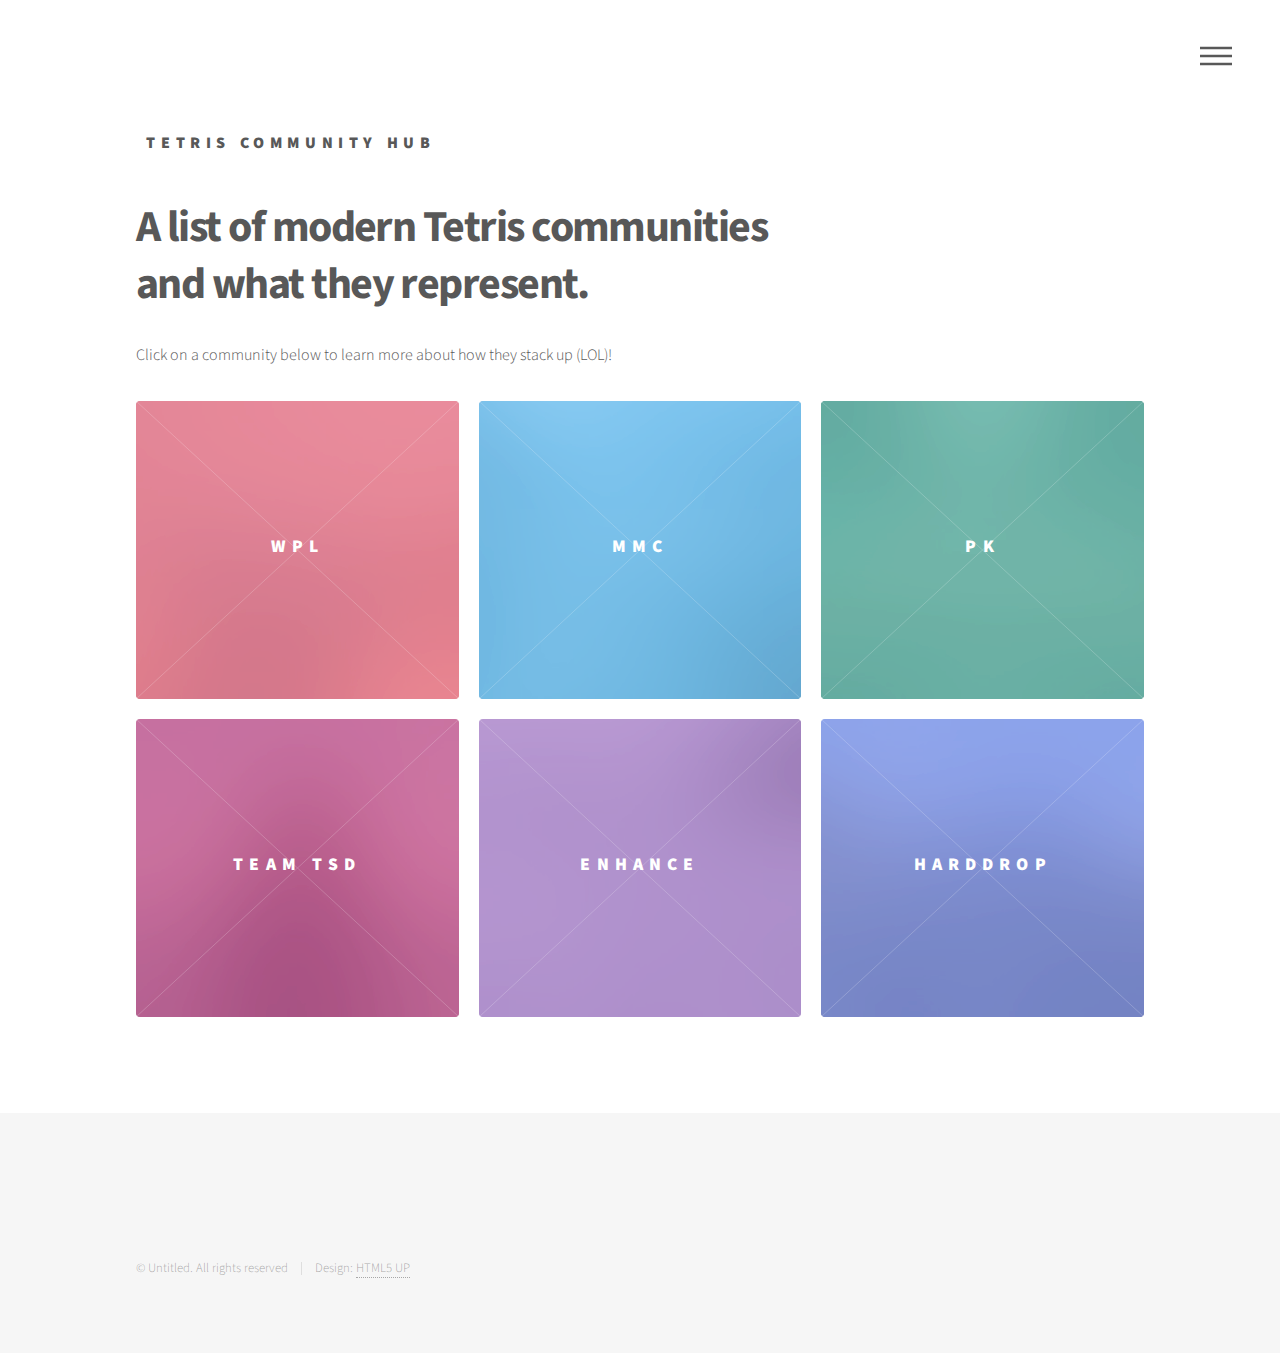
==== commit 112c83be: "various html changes and truth to be told" ====
--- a/index.html
+++ b/index.html
@@ -22,7 +22,8 @@
 
 							<!-- Logo -->
 								<a href="index.html" class="logo">
-									<span class="symbol"><img src="images/logo.svg" alt="" /></span><span class="title">Phantom</span>
+									<!-- <span class="symbol"><img src="images/logo.png" alt="" /></span><span class="title">Tetris Community Hub</span> -->
+									<span class="symbol"></span><span class="title">Tetris Community Hub</span>
 								</a>
 
 							<!-- Nav -->
@@ -36,14 +37,13 @@
 					</header>
 
 				<!-- Menu -->
-					<nav id="menu">
+					<nav id="menu"><!-- Potentially removed to keep site simplicity -->
 						<h2>Menu</h2>
 						<ul>
 							<li><a href="index.html">Home</a></li>
-							<li><a href="generic.html">Ipsum veroeros</a></li>
-							<li><a href="generic.html">Tempus etiam</a></li>
-							<li><a href="generic.html">Consequat dolor</a></li>
-							<li><a href="elements.html">Elements</a></li>
+							<li><a href="generic.html">Events</a></li>
+							<li><a href="generic.html">MMC News</a></li>
+							<li><a href="https://www.twitch.tv/beastinshen">BeastinShen's Twitch</a></li>
 						</ul>
 					</nav>
 
@@ -51,9 +51,9 @@
 					<div id="main">
 						<div class="inner">
 							<header>
-								<h1>This is Phantom, a free, fully responsive site<br />
-								template designed by <a href="http://html5up.net">HTML5 UP</a>.</h1>
-								<p>Etiam quis viverra lorem, in semper lorem. Sed nisl arcu euismod sit amet nisi euismod sed cursus arcu elementum ipsum arcu vivamus quis venenatis orci lorem ipsum et magna feugiat veroeros aliquam. Lorem ipsum dolor sit amet nullam dolore.</p>
+								<h1>A list of modern Tetris communities<br />
+								and what they represent.</h1>
+								<p>Click on a community below to learn more about how they stack up (LOL)!</p>
 							</header>
 							<section class="tiles">
 								<article class="style1">
@@ -61,9 +61,9 @@
 										<img src="images/pic01.jpg" alt="" />
 									</span>
 									<a href="generic.html">
-										<h2>Magna</h2>
+										<h2>WPL</h2>
 										<div class="content">
-											<p>Sed nisl arcu euismod sit amet nisi lorem etiam dolor veroeros et feugiat.</p>
+											<p>The World Puzzle League is the best community. Don't bother looking at the others.</p>
 										</div>
 									</a>
 								</article>
@@ -72,9 +72,9 @@
 										<img src="images/pic02.jpg" alt="" />
 									</span>
 									<a href="generic.html">
-										<h2>Lorem</h2>
+										<h2>MMC</h2>
 										<div class="content">
-											<p>Sed nisl arcu euismod sit amet nisi lorem etiam dolor veroeros et feugiat.</p>
+											<p>Hi bennxt!</p>
 										</div>
 									</a>
 								</article>
@@ -83,9 +83,9 @@
 										<img src="images/pic03.jpg" alt="" />
 									</span>
 									<a href="generic.html">
-										<h2>Feugiat</h2>
+										<h2>PK</h2>
 										<div class="content">
-											<p>Sed nisl arcu euismod sit amet nisi lorem etiam dolor veroeros et feugiat.</p>
+											<p>I hate cleaning the gutters when there is moss on the roof since it gets slippery.</p>
 										</div>
 									</a>
 								</article>
@@ -94,9 +94,9 @@
 										<img src="images/pic04.jpg" alt="" />
 									</span>
 									<a href="generic.html">
-										<h2>Tempus</h2>
+										<h2>Team TSD</h2>
 										<div class="content">
-											<p>Sed nisl arcu euismod sit amet nisi lorem etiam dolor veroeros et feugiat.</p>
+											<p>Renge is cool, others kinda sus ngl</p>
 										</div>
 									</a>
 								</article>
@@ -105,9 +105,9 @@
 										<img src="images/pic05.jpg" alt="" />
 									</span>
 									<a href="generic.html">
-										<h2>Aliquam</h2>
+										<h2>Enhance</h2>
 										<div class="content">
-											<p>Sed nisl arcu euismod sit amet nisi lorem etiam dolor veroeros et feugiat.</p>
+											<p>Where Shen licks boots.</p>
 										</div>
 									</a>
 								</article>
@@ -116,78 +116,12 @@
 										<img src="images/pic06.jpg" alt="" />
 									</span>
 									<a href="generic.html">
-										<h2>Veroeros</h2>
+										<h2>HardDrop</h2>
 										<div class="content">
-											<p>Sed nisl arcu euismod sit amet nisi lorem etiam dolor veroeros et feugiat.</p>
+											<p>Blink's league of legends server with friends!</p>
 										</div>
 									</a>
-								</article>
-								<article class="style2">
-									<span class="image">
-										<img src="images/pic07.jpg" alt="" />
-									</span>
-									<a href="generic.html">
-										<h2>Ipsum</h2>
-										<div class="content">
-											<p>Sed nisl arcu euismod sit amet nisi lorem etiam dolor veroeros et feugiat.</p>
-										</div>
-									</a>
-								</article>
-								<article class="style3">
-									<span class="image">
-										<img src="images/pic08.jpg" alt="" />
-									</span>
-									<a href="generic.html">
-										<h2>Dolor</h2>
-										<div class="content">
-											<p>Sed nisl arcu euismod sit amet nisi lorem etiam dolor veroeros et feugiat.</p>
-										</div>
-									</a>
-								</article>
-								<article class="style1">
-									<span class="image">
-										<img src="images/pic09.jpg" alt="" />
-									</span>
-									<a href="generic.html">
-										<h2>Nullam</h2>
-										<div class="content">
-											<p>Sed nisl arcu euismod sit amet nisi lorem etiam dolor veroeros et feugiat.</p>
-										</div>
-									</a>
-								</article>
-								<article class="style5">
-									<span class="image">
-										<img src="images/pic10.jpg" alt="" />
-									</span>
-									<a href="generic.html">
-										<h2>Ultricies</h2>
-										<div class="content">
-											<p>Sed nisl arcu euismod sit amet nisi lorem etiam dolor veroeros et feugiat.</p>
-										</div>
-									</a>
-								</article>
-								<article class="style6">
-									<span class="image">
-										<img src="images/pic11.jpg" alt="" />
-									</span>
-									<a href="generic.html">
-										<h2>Dictum</h2>
-										<div class="content">
-											<p>Sed nisl arcu euismod sit amet nisi lorem etiam dolor veroeros et feugiat.</p>
-										</div>
-									</a>
-								</article>
-								<article class="style4">
-									<span class="image">
-										<img src="images/pic12.jpg" alt="" />
-									</span>
-									<a href="generic.html">
-										<h2>Pretium</h2>
-										<div class="content">
-											<p>Sed nisl arcu euismod sit amet nisi lorem etiam dolor veroeros et feugiat.</p>
-										</div>
-									</a>
-								</article>
+								
 							</section>
 						</div>
 					</div>
@@ -195,7 +129,7 @@
 				<!-- Footer -->
 					<footer id="footer">
 						<div class="inner">
-							<section>
+							<!-- <section>
 								<h2>Get in touch</h2>
 								<form method="post" action="#">
 									<div class="fields">
@@ -226,7 +160,7 @@
 									<li><a href="#" class="icon solid style2 fa-phone"><span class="label">Phone</span></a></li>
 									<li><a href="#" class="icon solid style2 fa-envelope"><span class="label">Email</span></a></li>
 								</ul>
-							</section>
+							</section> -->
 							<ul class="copyright">
 								<li>&copy; Untitled. All rights reserved</li><li>Design: <a href="http://html5up.net">HTML5 UP</a></li>
 							</ul>
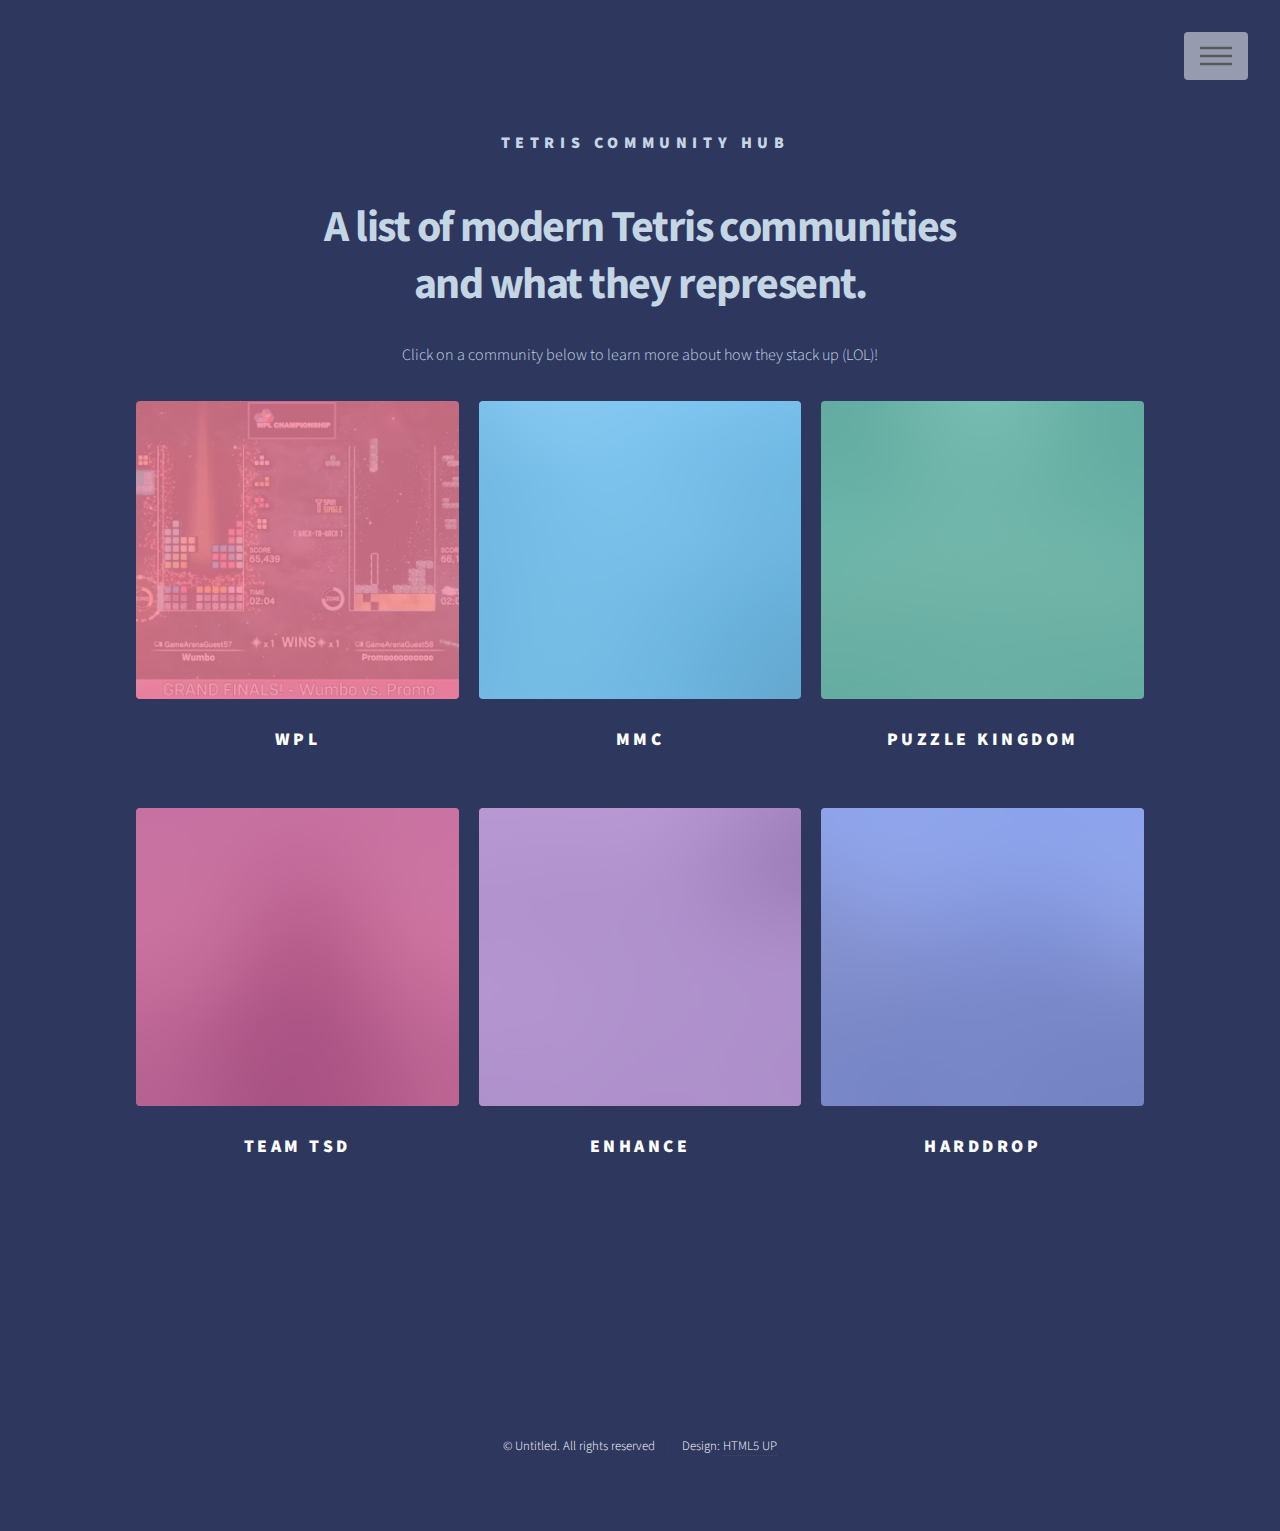
==== commit 34742879: "line spacing, moved descriptions on home page below the image instead of on top, fonts" ====
--- a/index.html
+++ b/index.html
@@ -83,7 +83,7 @@
 										<img src="images/pic03.jpg" alt="" />
 									</span>
 									<a href="generic.html">
-										<h2>PK</h2>
+										<h2>PUZZLE KINGDOM</h2>
 										<div class="content">
 											<p>I hate cleaning the gutters when there is moss on the roof since it gets slippery.</p>
 										</div>
--- a/assets/css/main.css
+++ b/assets/css/main.css
@@ -53,6 +53,7 @@
 
 body {
 	-webkit-text-size-adjust: none;
+	
 }
 
 mark {
@@ -92,6 +93,7 @@
 
 	html {
 		box-sizing: border-box;
+		
 	}
 
 	*, *:before, *:after {
@@ -99,7 +101,7 @@
 	}
 
 	body {
-		background: #ffffff;
+		background: rgb(46, 55, 94);
 	}
 
 		body.is-preload *, body.is-preload *:before, body.is-preload *:after {
@@ -116,11 +118,12 @@
 /* Type */
 
 	body, input, select, textarea {
-		color: #585858;
+		color: #c4d5e4;
 		font-family: "Source Sans Pro", Helvetica, sans-serif;
 		font-size: 16pt;
 		font-weight: 300;
 		line-height: 1.75;
+		text-align: center;
 	}
 
 		@media screen and (max-width: 1680px) {
@@ -151,7 +154,7 @@
 
 		a:hover {
 			border-bottom-color: transparent;
-			color: #f2849e !important;
+			color: #51b9ff !important;
 		}
 
 	strong, b {
@@ -200,7 +203,7 @@
 		line-height: 1.5;
 		margin: 0 0 2em 0;
 		text-transform: uppercase;
-		letter-spacing: 0.35em;
+		letter-spacing: 0.2em;
 	}
 
 		h2 a, h3 a, h4 a, h5 a, h6 a {
@@ -2634,7 +2637,7 @@
 					left: 0;
 					width: 100%;
 					height: 100%;
-					background-image: url("data:image/svg+xml;charset=utf8,%3Csvg xmlns='http://www.w3.org/2000/svg' width='100' height='100' viewBox='0 0 100 100' preserveAspectRatio='none'%3E%3Cstyle%3Eline %7B stroke-width: 0.25px%3B stroke: %23ffffff%3B %7D%3C/style%3E%3Cline x1='0' y1='0' x2='100' y2='100' /%3E%3Cline x1='100' y1='0' x2='0' y2='100' /%3E%3C/svg%3E");
+					/* background-image: url("data:image/svg+xml;charset=utf8,%3Csvg xmlns='http://www.w3.org/2000/svg' width='100' height='100' viewBox='0 0 100 100' preserveAspectRatio='none'%3E%3Cstyle%3Eline %7B stroke-width: 0.25px%3B stroke: %23ffffff%3B %7D%3C/style%3E%3Cline x1='0' y1='0' x2='100' y2='100' /%3E%3Cline x1='100' y1='0' x2='0' y2='100' /%3E%3C/svg%3E"); */
 					background-position: center;
 					background-repeat: no-repeat;
 					background-size: 100% 100%;
@@ -2643,7 +2646,7 @@
 				}
 
 			.tiles article > a {
-				display: -moz-flex;
+				/* display: -moz-flex;
 				display: -webkit-flex;
 				display: -ms-flex;
 				display: flex;
@@ -2663,7 +2666,7 @@
 				-webkit-transition: background-color 0.5s ease, -webkit-transform 0.5s ease;
 				-ms-transition: background-color 0.5s ease, -ms-transform 0.5s ease;
 				transition: background-color 0.5s ease, transform 0.5s ease;
-				position: absolute;
+				position: absolute; */
 				top: 0;
 				left: 0;
 				width: 100%;
@@ -2697,8 +2700,11 @@
 					width: 100%;
 					max-height: 0;
 					line-height: 1.5;
+					color: white;
 					margin-top: 0.35em;
 					opacity: 0;
+					font-size: larger;
+					font-weight: bold;
 				}
 
 					.tiles article > a .content > :last-child {
@@ -3166,7 +3172,7 @@
 
 	#footer {
 		padding: 5em 0 6em 0 ;
-		background-color: #f6f6f6;
+		background-color: rgb(46, 55, 94);
 	}
 
 		#footer > .inner {
@@ -3204,7 +3210,7 @@
 				margin-top: 5em;
 				list-style: none;
 				font-size: 0.8em;
-				color: rgba(88, 88, 88, 0.5);
+				color: rgb(255, 255, 255);
 			}
 
 				#footer > .inner .copyright a {
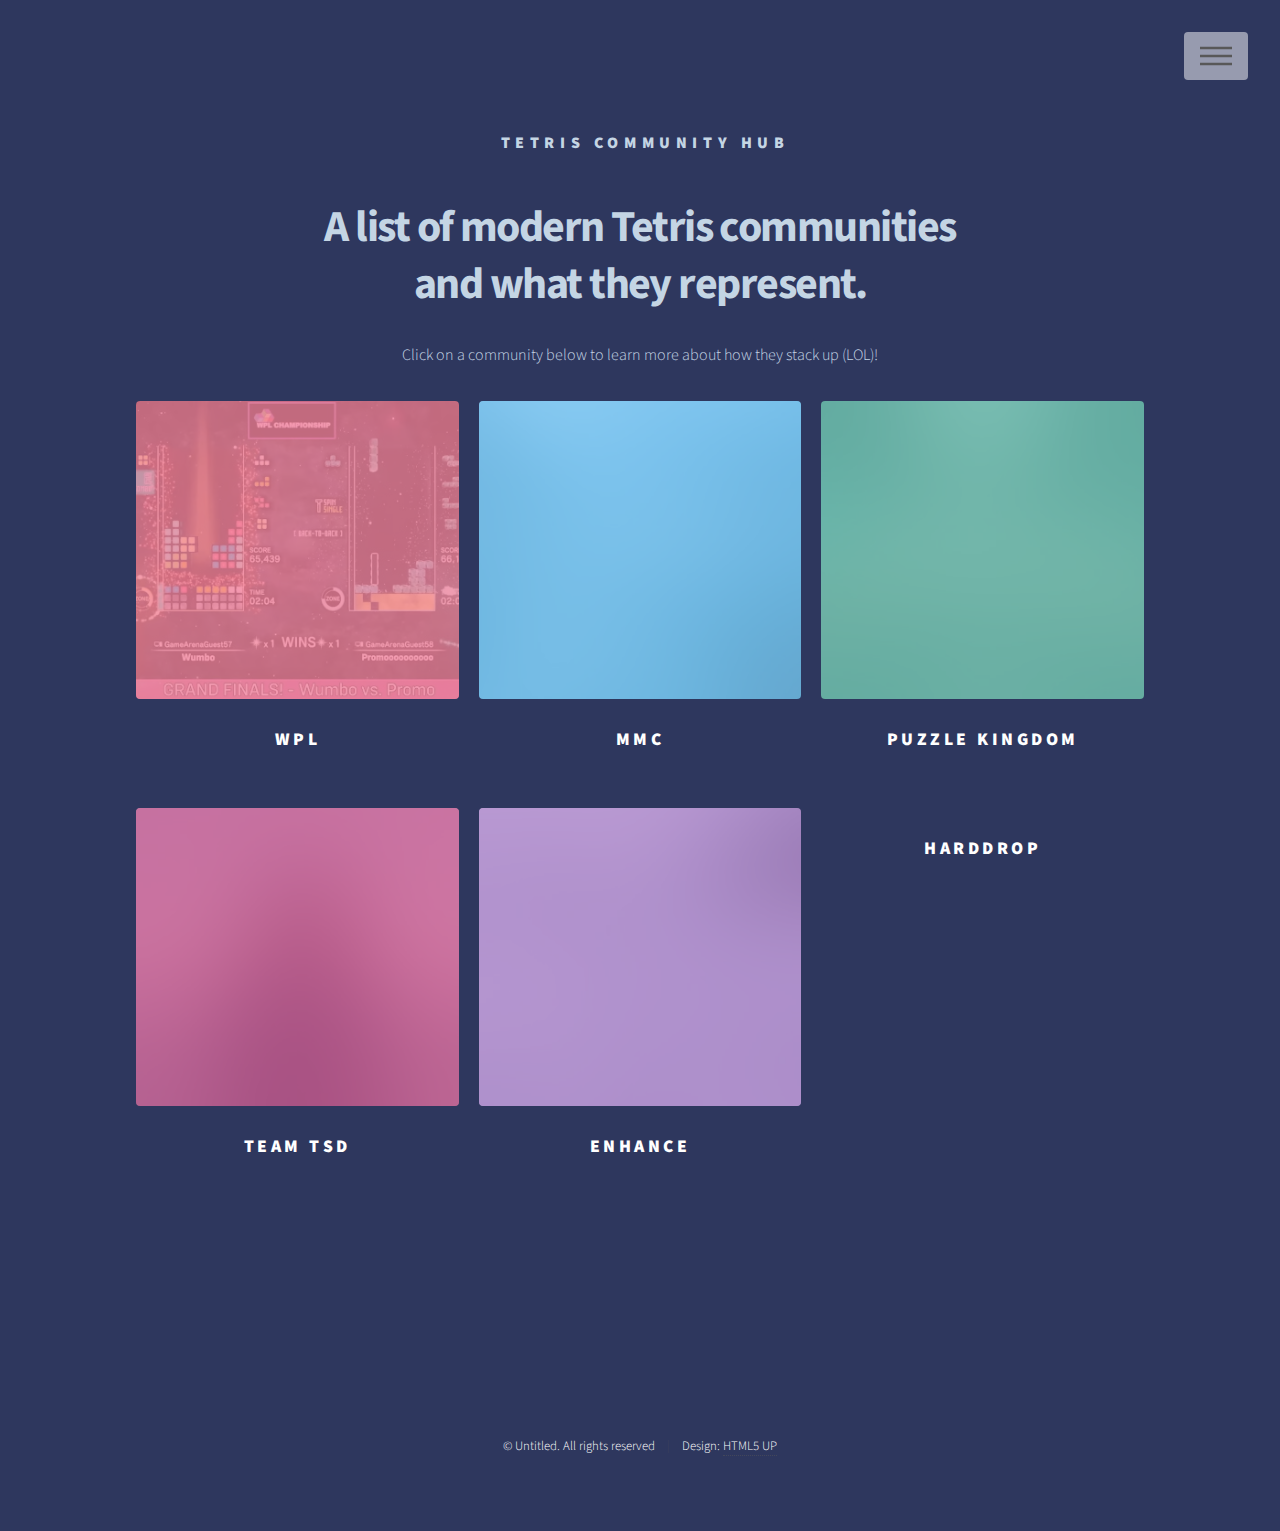
==== commit 839b8dfd: "lots of css editerinos" ====
--- a/index.html
+++ b/index.html
@@ -113,7 +113,7 @@
 								</article>
 								<article class="style6">
 									<span class="image">
-										<img src="images/pic06.jpg" alt="" />
+										<img src="images/pic06.png" alt="" />
 									</span>
 									<a href="generic.html">
 										<h2>HardDrop</h2>
